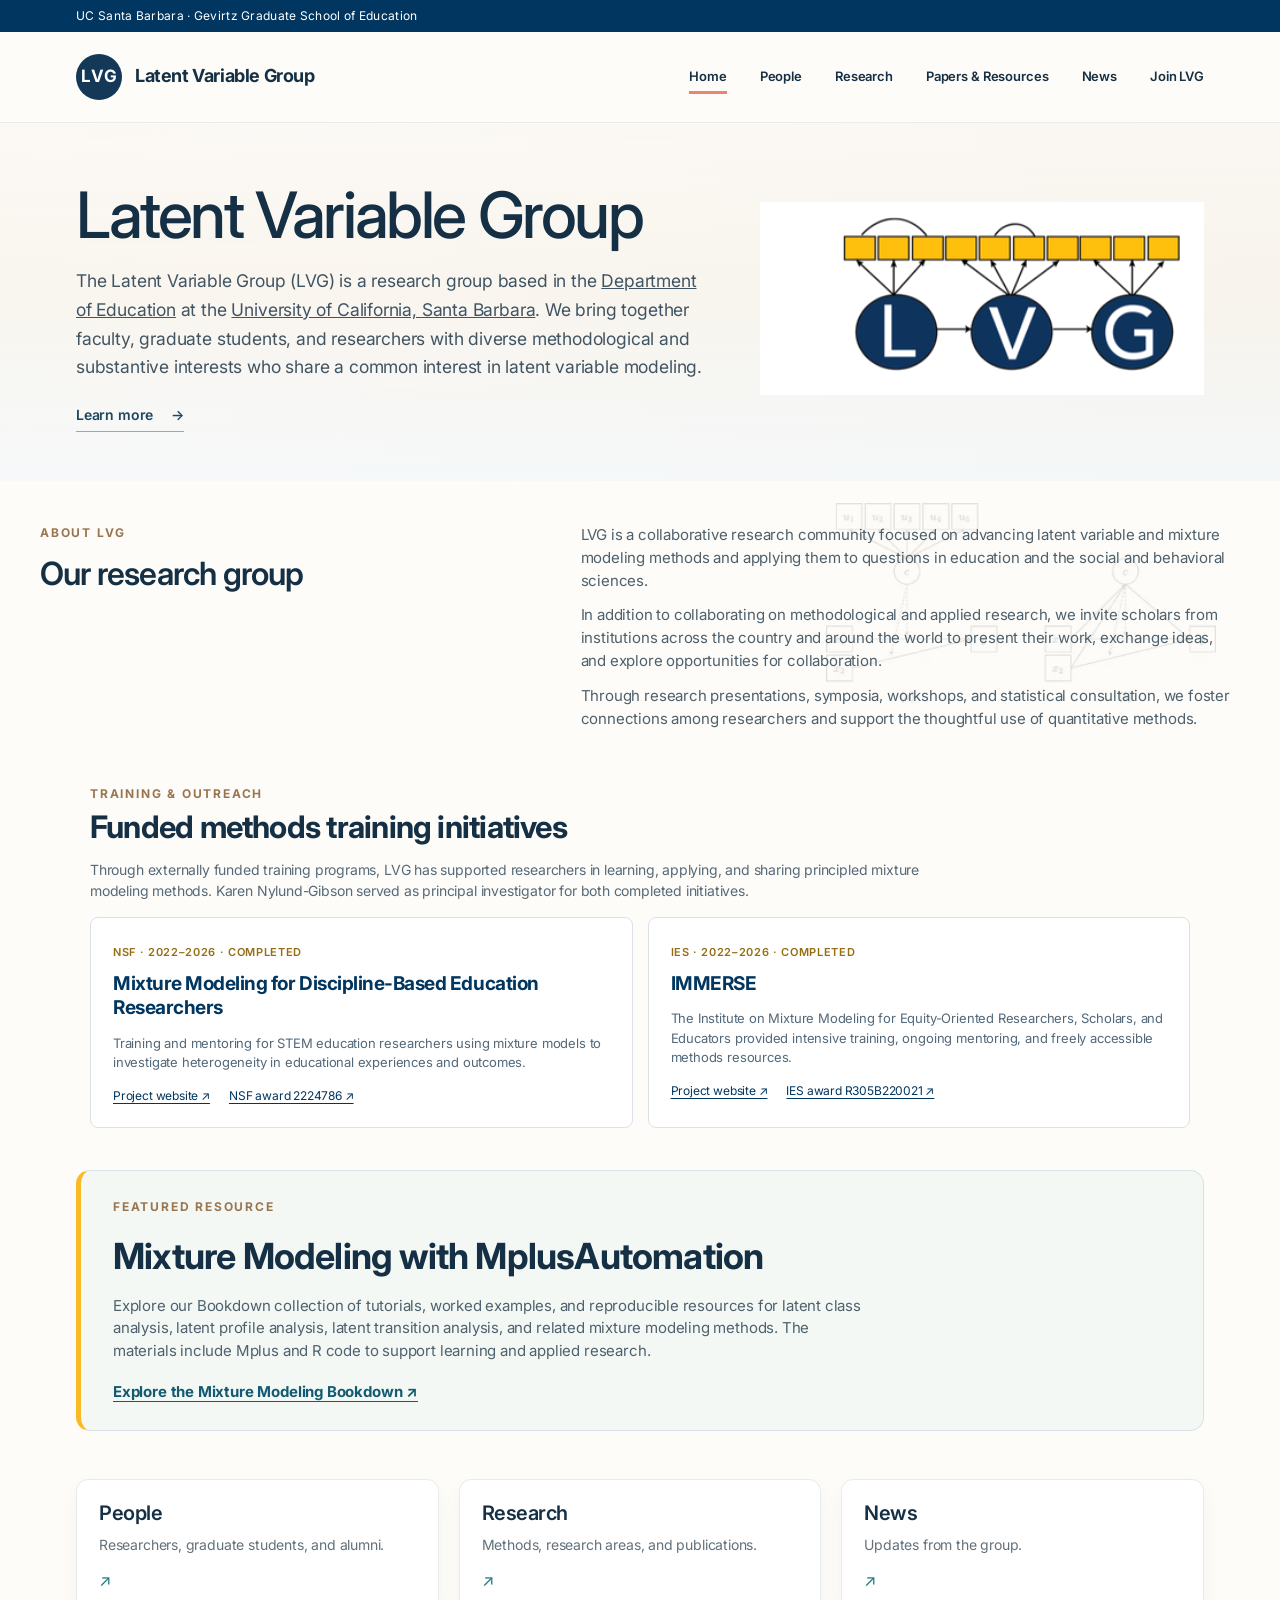
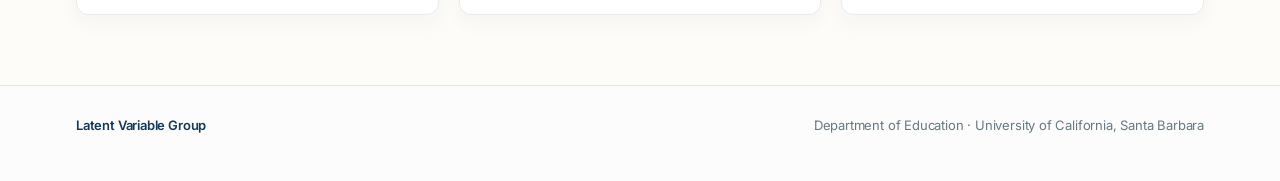
==== index.html @ b5aedc86 "Add Join LVG tab to website navigation" ====
<!doctype html><html lang="en"><head><meta charset="utf-8"><meta name="viewport" content="width=device-width,initial-scale=1"><meta name="description" content="Latent Variable Group, Department of Education, UC Santa Barbara"><title>Latent Variable Group</title><link rel="preconnect" href="https://fonts.googleapis.com"><link rel="preconnect" href="https://fonts.gstatic.com" crossorigin><link href="https://fonts.googleapis.com/css2?family=Inter:wght@400;500;600;700&display=swap" rel="stylesheet"><style>
:root{--navy:#133858;--yellow:#f9bb25;--paper:#fdfcf8;--ink:#152f45;--quiet:#526572;--line:#dde5e8;--mint:#d9f1e7;--coral:#ea846e}
*{box-sizing:border-box}html{scroll-behavior:smooth}body{margin:0;background:var(--paper);color:var(--ink);font:400 16px/1.65 'Inter',Arial,sans-serif}a{color:inherit}.shell{max-width:1200px;margin:auto;padding:0 36px}.skip{position:absolute;left:-1000px}.skip:focus{left:1em;top:1em;background:white;padding:1em;z-index:20}.mast{padding:22px 0;background:var(--paper)}.mast-in{display:flex;align-items:center;justify-content:space-between;gap:20px}.id{display:flex;gap:13px;align-items:center;text-decoration:none;font-weight:700;font-size:18px;letter-spacing:-.4px}.id-icon{display:grid;place-items:center;background:var(--navy);color:white;border-radius:50%;height:46px;width:46px;font-size:17px;letter-spacing:1px}.id small{display:block;font-size:11px;color:var(--quiet);font-weight:500;letter-spacing:.5px}.links{display:flex;gap:33px}.links a{text-decoration:none;font-weight:600;font-size:14px;position:relative}.links a.current:after,.links a:hover:after{content:'';position:absolute;left:0;right:0;height:3px;bottom:-8px;background:var(--coral)}.menu{display:none;background:none;border:1px solid #c5d1d8;padding:8px 12px;border-radius:6px}.hero{position:relative;overflow:hidden;padding:70px 0 110px;background:linear-gradient(114deg,#f8f6ec 0%,#fdfcf8 55%,#f5faf5 100%)}.hero:after{content:'';position:absolute;background:var(--yellow);height:225px;width:225px;border-radius:50%;top:-142px;right:2%;opacity:.85}.hero-grid{display:grid;grid-template-columns:1fr 1.03fr;align-items:center;gap:48px;position:relative;z-index:1}.overline{font-size:11px;letter-spacing:2.5px;text-transform:uppercase;font-weight:700;color:#617981;display:flex;align-items:center;gap:10px}.overline:before{content:'';width:24px;height:3px;background:var(--coral)}h1{font-size:clamp(49px,5.7vw,78px);line-height:1.04;font-weight:600;letter-spacing:-3px;margin:27px 0 24px;max-width:570px}h1 span{display:block;color:#297d7a}.intro{font-size:18px;line-height:1.8;max-width:580px;color:#435966;margin:0 0 25px}.jump{display:inline-flex;align-items:center;gap:18px;text-decoration:none;border-bottom:2px solid var(--coral);padding-bottom:6px;font-size:15px;font-weight:700}.visual{min-height:360px;display:flex;align-items:center;justify-content:center;position:relative}.orb{position:absolute;border-radius:50%;background:#dcefe8;width:430px;height:430px;transform:translate(40px,12px)}.ring{position:absolute;border:1px solid #85b2b6;width:490px;height:490px;transform:translate(20px,0);border-radius:50%;opacity:.6}.visual:after{content:'';position:absolute;width:66px;height:66px;border-radius:50%;background:var(--coral);left:3%;top:3%}.logo-panel{position:relative;background:#fff;box-shadow:0 25px 70px #1440541f;padding:32px 28px;border-radius:18px;transform:rotate(-3deg);width:min(93%,500px);z-index:1}.logo-panel img{display:block;width:100%;height:auto}.panel-label{font-size:11px;color:#637780;letter-spacing:2px;padding-bottom:14px;text-transform:uppercase}.dots{display:flex;gap:7px;margin-top:17px}.dots i{width:8px;height:8px;border-radius:50%;background:#e5ae37}.dots i:nth-child(2){background:#9ed0ba}.dots i:nth-child(3){background:#e7a393}.focus{position:relative;margin-top:-56px;z-index:3}.focus-bar{display:grid;grid-template-columns:1fr 1fr 1fr 1fr;background:var(--navy);color:#fff;border-radius:14px;overflow:hidden;box-shadow:0 13px 34px #132f4930}.focus-bar div{padding:26px 28px;border-right:1px solid #547083}.focus-bar div:last-child{border:0}.focus-bar b{font-size:18px;font-weight:600;display:block}.focus-bar small{font-size:12px;color:#c5dce0}.body-content{padding:88px 0 65px;display:grid;grid-template-columns:1fr 1.35fr;gap:80px}.section-eyebrow{text-transform:uppercase;letter-spacing:2px;font-size:12px;color:#b36b58;font-weight:700;margin:0 0 18px}.body-content h2{font-size:37px;line-height:1.2;letter-spacing:-1px;font-weight:600;margin:0}.copy p{font-size:16px;color:#4e616d;margin:0 0 17px}.copy a{color:#136a78;text-decoration-color:#95b4b3;text-underline-offset:3px}.places{display:grid;grid-template-columns:repeat(3,minmax(0,1fr));gap:20px;padding-bottom:100px}.place{border:1px solid #dee6e5;background:white;padding:27px 24px;border-radius:14px;text-decoration:none;transition:transform .2s,box-shadow .2s}.place:hover{transform:translateY(-5px);box-shadow:0 16px 26px #122f4814}.place .icon{font-size:28px;display:inline-flex;background:#eaf4ee;width:58px;height:58px;border-radius:15px;align-items:center;justify-content:center;color:#246574}.place:nth-child(2) .icon{background:#fff1c9}.place:nth-child(3) .icon{background:#fbe9e4}.place h3{margin:22px 0 6px;font-weight:600;font-size:22px}.place p{font-size:14px;color:#63717b;margin:0 0 18px}.arrow{color:#1b7980;font-size:18px}footer{border-top:1px solid #e0e7e6;padding:30px 0 45px;color:#677982;font-size:13px}.footin{display:flex;justify-content:space-between;gap:20px}footer strong{color:var(--navy);font-weight:600}@media(max-width:880px){.hero-grid,.body-content{grid-template-columns:1fr}.hero{padding:45px 0 95px}.visual{min-height:300px}.orb{width:300px;height:300px}.ring{width:345px;height:345px}.logo-panel{max-width:430px}.body-content{gap:25px}.places{grid-template-columns:1fr 1fr}.focus-bar{grid-template-columns:repeat(2,1fr)}}@media(max-width:590px){.shell{padding:0 22px}.mast{padding:14px 0}.id{font-size:15px}.id-icon{height:40px;width:40px}.menu{display:block}.links{display:none;position:absolute;top:70px;left:0;right:0;z-index:5;background:var(--paper);padding:20px;box-shadow:0 8px 15px #0001;flex-direction:column;gap:15px}.links.open{display:flex}h1{font-size:52px;letter-spacing:-2px}.hero-grid{gap:12px}.visual{min-height:260px}.logo-panel{padding:20px}.visual:after{width:42px;height:42px}.focus-bar{grid-template-columns:1fr 1fr}.focus-bar div{padding:18px 12px}.focus-bar b{font-size:16px}.body-content{padding:65px 0 40px}.places{grid-template-columns:1fr;padding-bottom:55px}.footin{display:block}}
@media(prefers-reduced-motion:reduce){*,*:before,*:after{scroll-behavior:auto!important;transition:none!important}}

/* LVG home: subtle minimal background */
.hero{background:
  linear-gradient(180deg, rgba(251,248,243,.92) 0%, rgba(248,243,235,.90) 48%, rgba(244,248,249,.92) 100%),
  linear-gradient(135deg, #f8f2ea 0%, #fbf8f3 40%, #eff5f6 100%);
  background-position:center;
  background-size:cover;
  padding:92px 0 90px;
  border-top:1px solid #e9ece8;
}
.hero:before{content:'';position:absolute;inset:0;background:linear-gradient(90deg, rgba(255,255,255,.20) 0%, rgba(255,255,255,.02) 100%);pointer-events:none}
.hero:after,.orb,.ring,.logo-panel,.dots,.panel-label,.visual:after{display:none!important}
.hero-grid{grid-template-columns:1.18fr .82fr;gap:72px}
.hero-copy{max-width:660px}
.hero h1{font-size:clamp(44px,5.3vw,68px);line-height:1.08;letter-spacing:-2.4px;font-weight:500;margin:18px 0 20px;max-width:unset}
.hero h1 span{color:inherit;display:inline}
.hero .intro{font-size:17.5px;line-height:1.85;max-width:650px;color:#405462;margin:0 0 28px}
.overline{font-size:11px;letter-spacing:2.4px;text-transform:uppercase;font-weight:700;color:#7b8b91}
.overline:before{width:30px;height:2px;background:#caa352}
.jump{border-bottom:1.5px solid #caa352;padding-bottom:5px;font-size:14px;font-weight:600;color:#1e465f}
.visual{min-height:260px;display:flex;align-items:center;justify-content:center}
.visual img{width:min(100%,460px);max-height:235px;object-fit:contain;filter:contrast(1.04);mix-blend-mode:multiply}
.focus{display:none}
.focus-bar{background:rgba(255,255,255,.72);backdrop-filter: blur(4px);color:var(--ink);border:1px solid #e8ece8;box-shadow:0 14px 30px rgba(17,53,80,.08)}
.focus-bar div{border-right:1px solid #e5ecea;padding:22px 24px}
.focus-bar div:last-child{border-right:0}
.focus-bar b{font-size:16px;font-weight:600;color:#173e59}
.focus-bar small{font-size:12px;color:#6b7b83}
.body-content{padding:82px 0 58px;grid-template-columns:1fr 1.35fr;gap:78px}
.section-eyebrow{letter-spacing:1.8px;color:#9a7650}
.body-content h2{font-size:34px;font-weight:600;letter-spacing:-.8px}
.copy p{font-size:16px;color:#4d606c}
.places{padding-bottom:92px}
.place{border:1px solid #e7eceb;background:#fff;box-shadow:0 8px 20px rgba(20,52,78,.04);padding:24px 22px;border-radius:12px}
.place:hover{transform:translateY(-3px);box-shadow:0 14px 28px rgba(20,52,78,.08)}
.place .icon{display:none}
.place h3{margin:0 0 8px;font-size:20px;font-weight:600}
.place p{margin:0 0 14px}
.arrow{font-size:16px}
footer{background:#fbfcfb}
@media(max-width:880px){.hero{padding:58px 0 94px}.hero-grid{grid-template-columns:1fr;gap:26px}.visual{min-height:160px;justify-content:flex-start}.visual img{width:min(75%,360px);max-height:170px}.body-content{grid-template-columns:1fr;gap:28px}.focus{margin-top:-24px}}
@media(max-width:590px){.hero{padding:42px 0 82px}.hero h1{font-size:42px;letter-spacing:-1.4px}.hero .intro{font-size:16px}.visual{min-height:110px}.visual img{width:min(80%,300px);max-height:120px}.focus-bar{grid-template-columns:1fr 1fr}.focus-bar div{padding:16px 14px}}
.bookdown-feature{padding-bottom:64px}.bookdown-feature-inner{padding:36px 42px;border:1px solid #d8e3e7;border-left:5px solid var(--yellow);border-radius:14px;background:#f4f8f5}.bookdown-feature h2{font-size:clamp(26px,3vw,36px);line-height:1.25;letter-spacing:-.8px;margin:0 0 16px}.bookdown-feature p:not(.section-eyebrow){max-width:760px;color:#4e616d;margin:0 0 19px}.bookdown-link{display:inline-block;font-weight:700;color:#135b72;text-underline-offset:4px}@media(max-width:600px){.bookdown-feature-inner{padding:26px 23px}}
/* Site-wide compact typography: smaller type, tighter rhythm, consistent page density. */
html{font-size:15px}body{font-size:15px;line-height:1.48;letter-spacing:-.012em}p,li{line-height:1.5}h1,h2,h3{line-height:1.16;letter-spacing:-.025em}nav a,.links a{font-size:13px;letter-spacing:-.01em}.simple-page-title{padding-top:45px;padding-bottom:16px}.simple-page-title h1{font-size:clamp(32px,4vw,46px);line-height:1.1}.content-section{padding-top:24px;padding-bottom:52px}.lede{font-size:15px;line-height:1.55;margin-bottom:17px}.news-item{padding:15px 0}.news-item h2{font-size:18px;margin-bottom:5px}.news-item p,.pubs li,.feature-card p{font-size:14px;line-height:1.5}.pubs li{padding:9px 0}.category{font-size:22px;margin:14px 0 13px}.feature-card{padding:21px 24px}.section{padding-top:62px;padding-bottom:54px}.section-top{margin-bottom:26px}.section-top h2{font-size:clamp(27px,3vw,36px)}.person-info{padding:18px}.person h3{font-size:18px;margin-bottom:7px}.person p{font-size:13px;line-height:1.5}.small-note{font-size:12px}.body-content{padding-top:67px;padding-bottom:42px;gap:55px}.body-content h2{font-size:32px}.copy p{font-size:15px;line-height:1.52;margin-bottom:12px}.intro{font-size:16px;line-height:1.58}.hero{padding-top:55px;padding-bottom:86px}.hero h1{font-size:clamp(43px,5vw,68px)}.places{padding-bottom:70px}.place{padding:22px}.bookdown-feature{padding-bottom:48px}.bookdown-feature-inner{padding:27px 32px}.bookdown-highlight{padding:23px 27px;margin-bottom:30px}.bookdown-highlight h2{font-size:23px}.bookdown-highlight p{line-height:1.5}@media(max-width:700px){.content-section{padding-top:20px;padding-bottom:44px}.feature-card{padding:19px}.body-content{padding-top:54px;gap:30px}.bookdown-feature-inner{padding:23px}}

/* Balanced homepage spacing: open but with content visible below the hero. */
.hero{padding-top:43px;padding-bottom:49px}
.hero-grid{gap:46px}
.hero h1{margin:14px 0 18px}
.hero .intro{line-height:1.65;margin-bottom:22px}
.visual{min-height:225px}
.visual img{max-height:215px}
.body-content{padding-top:43px;padding-bottom:39px;gap:52px}
.body-content .section-eyebrow{margin-bottom:13px}
.copy p{margin-bottom:12px}
@media(max-width:880px){.hero{padding:37px 0 45px}.hero-grid{gap:19px}.visual{min-height:145px}.visual img{max-height:150px}.body-content{padding-top:36px;gap:24px}}
@media(max-width:590px){.hero{padding:32px 0 38px}.hero h1{margin:12px 0 15px}.visual{min-height:120px}.visual img{max-height:130px}.body-content{padding-top:32px}}

/* Subtle LCA diagram watermark in the About LVG section. */
.body-content{position:relative;isolation:isolate}
.body-content::before{content:"";position:absolute;z-index:-1;right:24px;top:7px;width:min(37%,390px);height:230px;background:url("lca-model-watermark.webp") center / contain no-repeat;opacity:.13;filter:grayscale(1);pointer-events:none}
.body-content>.copy{position:relative;z-index:1}
@media(max-width:880px){.body-content::before{right:20px;top:12px;width:38%;opacity:.09}}
@media(max-width:590px){.body-content::before{right:14px;top:18px;width:45%;height:125px;opacity:.07}}
.university{background:#003660;color:#fff;font-size:12px;letter-spacing:.025em;padding:7px 0}
.training-block{max-width:1160px;margin:4px auto 42px;padding:0 30px}.training-block-heading{margin-bottom:16px}.training-block-heading .section-eyebrow{margin-bottom:6px}.training-block-heading h2{font-size:clamp(24px,2.5vw,31px);margin:0 0 9px}.training-block-heading>p:last-child{font-size:14px;color:#566a7a;max-width:850px;line-height:1.5}.training-projects{display:grid;grid-template-columns:repeat(2,minmax(0,1fr));gap:15px}.training-project{padding:22px;border:1px solid #dce1e5;border-radius:8px;background:#fff}.training-funder{font-size:11px;letter-spacing:.06em;text-transform:uppercase;font-weight:600;color:#956e13}.training-project h3{font-size:19px;line-height:1.3;color:#003660;margin:9px 0}.training-project p{font-size:13px;color:#536879;line-height:1.5;margin-bottom:14px}.training-links{display:flex;flex-wrap:wrap;gap:10px 19px}.training-links a{font-size:12px;color:#003660;text-decoration:underline;text-underline-offset:3px}@media(max-width:700px){.training-block{padding:0 20px}.training-projects{grid-template-columns:1fr}}</style><!-- Google tag (gtag.js) -->
<script async src="https://www.googletagmanager.com/gtag/js?id=G-KEJH1SLTJ8"></script>
<script>
  window.dataLayer = window.dataLayer || [];
  function gtag(){dataLayer.push(arguments);}
  gtag('js', new Date());
  gtag('config', 'G-KEJH1SLTJ8');
</script>
</head><body><a href="#main" class="skip">Skip to content</a>
<div class="university"><div class="shell">UC Santa Barbara · Gevirtz Graduate School of Education</div></div>
<header class="mast"><div class="shell mast-in"><a class="id" href="index.html"><span class="id-icon">LVG</span><span>Latent Variable Group</span></a><button class="menu" aria-expanded="false" aria-controls="nav">Menu ☰</button><nav class="links" id="nav"><a class="current" href="index.html" aria-current="page">Home</a><a href="people.html">People</a><a href="research.html">Research</a><a href="papers-resources.html">Papers &amp; Resources</a><a href="news.html">News</a><a href="join.html">Join LVG</a></nav></div></header>
<main id="main"><section class="hero"><div class="shell hero-grid"><div class="hero-copy"><h1>Latent Variable Group</h1><p class="intro">The Latent Variable Group (LVG) is a research group based in the <a href="https://education.ucsb.edu/education">Department of Education</a> at the <a href="https://www.ucsb.edu/">University of California, Santa Barbara</a>. We bring together faculty, graduate students, and researchers with diverse methodological and substantive interests who share a common interest in latent variable modeling.</p><a class="jump" href="#about">Learn more <span aria-hidden="true">→</span></a></div><div class="visual"><img alt="Latent Variable Group logo showing latent variables and indicators" src="[data-uri]"></div></div></section>
<section class="shell body-content" id="about"><div><p class="section-eyebrow">About LVG</p><h2>Our research group</h2></div><div class="copy"><p>LVG is a collaborative research community focused on advancing latent variable and mixture modeling methods and applying them to questions in education and the social and behavioral sciences.</p><p>In addition to collaborating on methodological and applied research, we invite scholars from institutions across the country and around the world to present their work, exchange ideas, and explore opportunities for collaboration.</p><p>Through research presentations, symposia, workshops, and statistical consultation, we foster connections among researchers and support the thoughtful use of quantitative methods.</p></div></section>
<section class="training-block" id="training-initiatives"><div class="training-block-heading"><p class="section-eyebrow">Training &amp; outreach</p><h2>Funded methods training initiatives</h2><p>Through externally funded training programs, LVG has supported researchers in learning, applying, and sharing principled mixture modeling methods. Karen Nylund-Gibson served as principal investigator for both completed initiatives.</p></div><div class="training-projects"><article class="training-project"><span class="training-funder">NSF · 2022–2026 · Completed</span><h3>Mixture Modeling for Discipline-Based Education Researchers</h3><p>Training and mentoring for STEM education researchers using mixture models to investigate heterogeneity in educational experiences and outcomes.</p><div class="training-links"><a href="https://mm4dbers.education.ucsb.edu/" target="_blank" rel="noopener noreferrer">Project website ↗</a><a href="https://www.nsf.gov/awardsearch/show-award/?AWD_ID=2224786" target="_blank" rel="noopener noreferrer">NSF award 2224786 ↗</a></div></article><article class="training-project"><span class="training-funder">IES · 2022–2026 · Completed</span><h3>IMMERSE</h3><p>The Institute on Mixture Modeling for Equity-Oriented Researchers, Scholars, and Educators provided intensive training, ongoing mentoring, and freely accessible methods resources.</p><div class="training-links"><a href="https://immerse.education.ucsb.edu/" target="_blank" rel="noopener noreferrer">Project website ↗</a><a href="https://ies.ed.gov/use-work/awards/applied-mixture-modeling-training-workshops-and-resources-education-researchers?ID=5758" target="_blank" rel="noopener noreferrer">IES award R305B220021 ↗</a></div></article></div></section><section class="shell bookdown-feature" aria-labelledby="bookdown-heading"><div class="bookdown-feature-inner"><div><p class="section-eyebrow">Featured resource</p><h2 id="bookdown-heading">Mixture Modeling with MplusAutomation</h2><p>Explore our Bookdown collection of tutorials, worked examples, and reproducible resources for latent class analysis, latent profile analysis, latent transition analysis, and related mixture modeling methods. The materials include Mplus and R code to support learning and applied research.</p><a class="bookdown-link" href="https://mixture-modeling.netlify.app/" target="_blank" rel="noopener noreferrer">Explore the Mixture Modeling Bookdown ↗</a></div></div></section><section class="shell places" aria-label="Website sections"><a class="place" href="people.html"><span class="icon" aria-hidden="true">◎</span><h3>People</h3><p>Researchers, graduate students, and alumni.</p><span class="arrow" aria-hidden="true">↗</span></a><a class="place" href="research.html"><span class="icon" aria-hidden="true">◈</span><h3>Research</h3><p>Methods, research areas, and publications.</p><span class="arrow" aria-hidden="true">↗</span></a><a class="place" href="news.html"><span class="icon" aria-hidden="true">✳</span><h3>News</h3><p>Updates from the group.</p><span class="arrow" aria-hidden="true">↗</span></a></section></main><footer><div class="shell footin"><strong>Latent Variable Group</strong><span>Department of Education · University of California, Santa Barbara</span></div></footer><script>const b=document.querySelector('.menu'),n=document.querySelector('#nav');b.addEventListener('click',()=>{const s=b.getAttribute('aria-expanded')==='true';b.setAttribute('aria-expanded',String(!s));n.classList.toggle('open',!s)});</script></body></html>
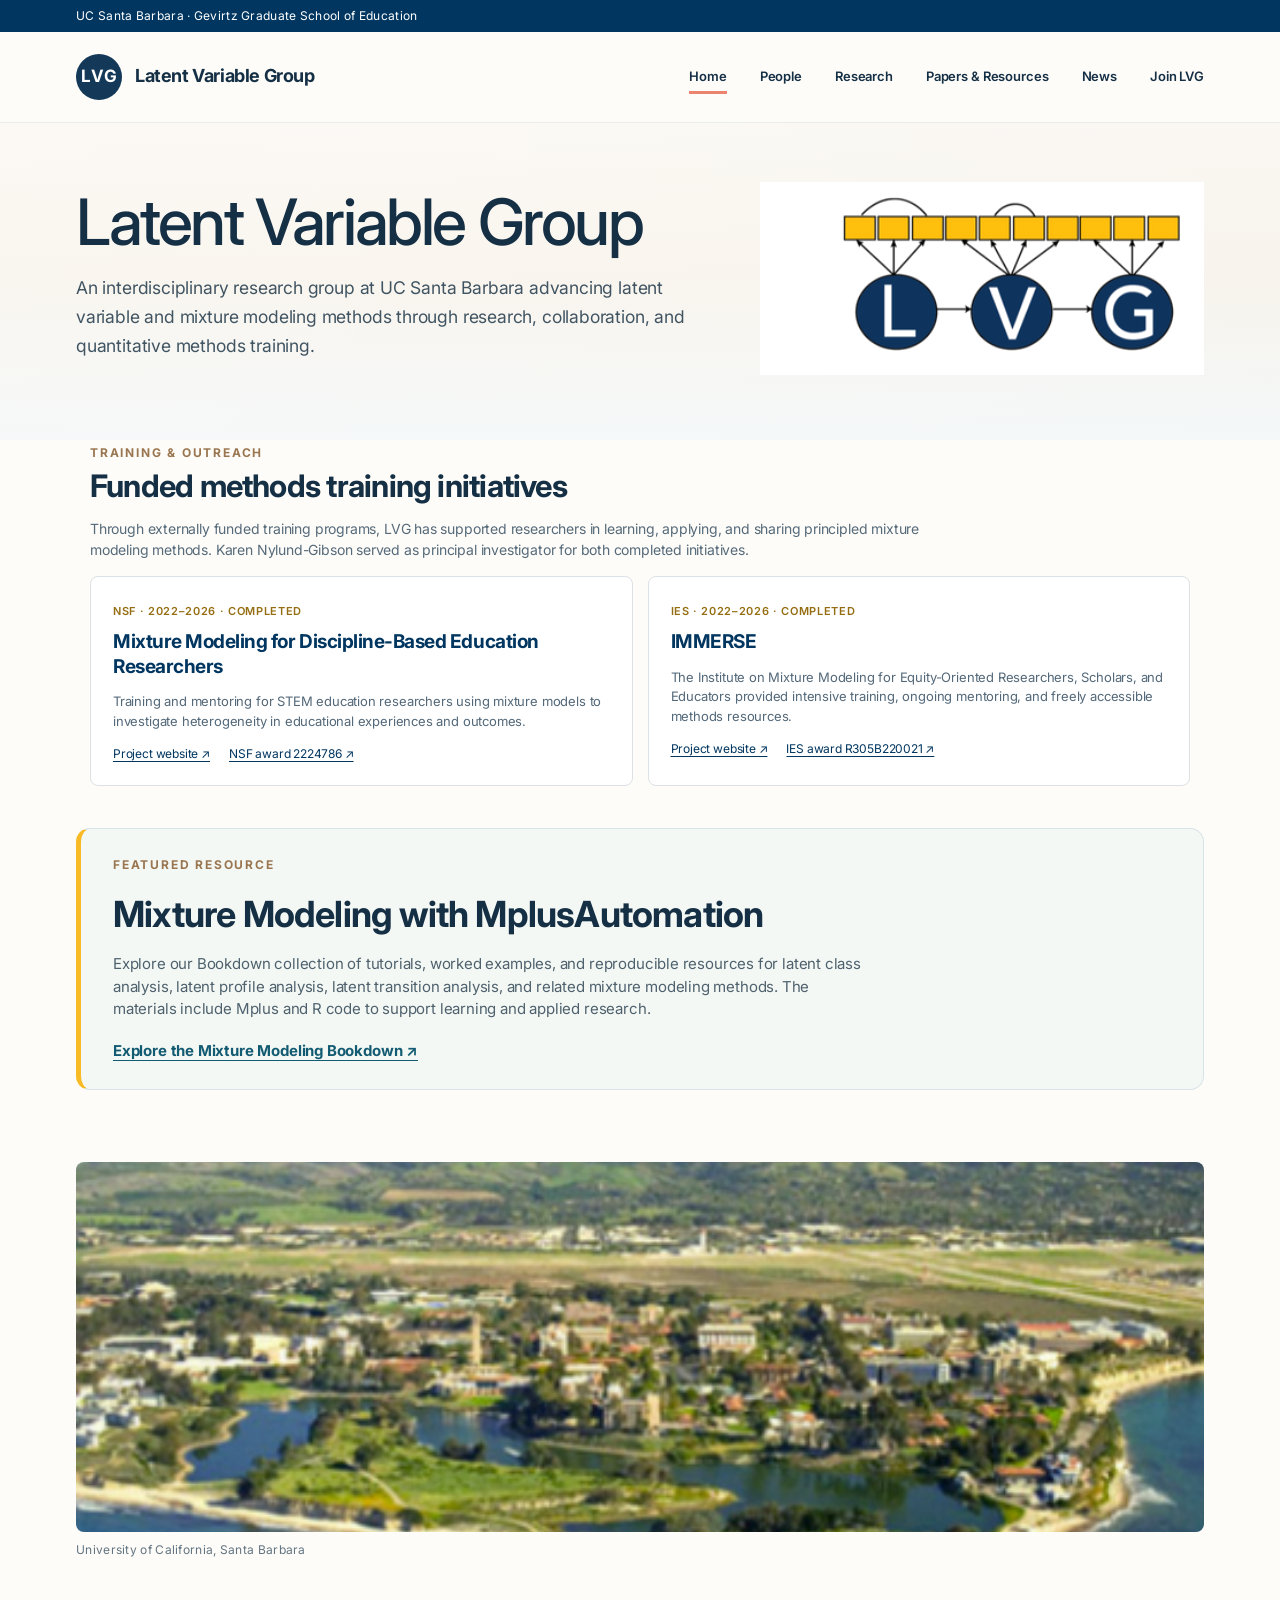
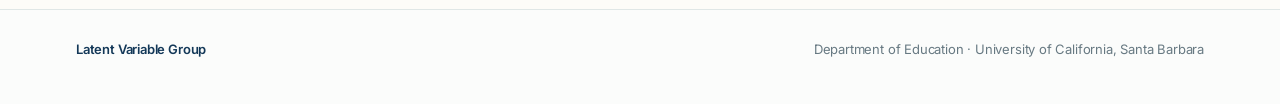
==== commit 36a91f2d: "Simplify homepage introduction and replace bottom cards with UCSB coastal photo" ====
--- a/index.html
+++ b/index.html
@@ -68,7 +68,7 @@
 @media(max-width:880px){.body-content::before{right:20px;top:12px;width:38%;opacity:.09}}
 @media(max-width:590px){.body-content::before{right:14px;top:18px;width:45%;height:125px;opacity:.07}}
 .university{background:#003660;color:#fff;font-size:12px;letter-spacing:.025em;padding:7px 0}
-.training-block{max-width:1160px;margin:4px auto 42px;padding:0 30px}.training-block-heading{margin-bottom:16px}.training-block-heading .section-eyebrow{margin-bottom:6px}.training-block-heading h2{font-size:clamp(24px,2.5vw,31px);margin:0 0 9px}.training-block-heading>p:last-child{font-size:14px;color:#566a7a;max-width:850px;line-height:1.5}.training-projects{display:grid;grid-template-columns:repeat(2,minmax(0,1fr));gap:15px}.training-project{padding:22px;border:1px solid #dce1e5;border-radius:8px;background:#fff}.training-funder{font-size:11px;letter-spacing:.06em;text-transform:uppercase;font-weight:600;color:#956e13}.training-project h3{font-size:19px;line-height:1.3;color:#003660;margin:9px 0}.training-project p{font-size:13px;color:#536879;line-height:1.5;margin-bottom:14px}.training-links{display:flex;flex-wrap:wrap;gap:10px 19px}.training-links a{font-size:12px;color:#003660;text-decoration:underline;text-underline-offset:3px}@media(max-width:700px){.training-block{padding:0 20px}.training-projects{grid-template-columns:1fr}}</style><!-- Google tag (gtag.js) -->
+.training-block{max-width:1160px;margin:4px auto 42px;padding:0 30px}.training-block-heading{margin-bottom:16px}.training-block-heading .section-eyebrow{margin-bottom:6px}.training-block-heading h2{font-size:clamp(24px,2.5vw,31px);margin:0 0 9px}.training-block-heading>p:last-child{font-size:14px;color:#566a7a;max-width:850px;line-height:1.5}.training-projects{display:grid;grid-template-columns:repeat(2,minmax(0,1fr));gap:15px}.training-project{padding:22px;border:1px solid #dce1e5;border-radius:8px;background:#fff}.training-funder{font-size:11px;letter-spacing:.06em;text-transform:uppercase;font-weight:600;color:#956e13}.training-project h3{font-size:19px;line-height:1.3;color:#003660;margin:9px 0}.training-project p{font-size:13px;color:#536879;line-height:1.5;margin-bottom:14px}.training-links{display:flex;flex-wrap:wrap;gap:10px 19px}.training-links a{font-size:12px;color:#003660;text-decoration:underline;text-underline-offset:3px}@media(max-width:700px){.training-block{padding:0 20px}.training-projects{grid-template-columns:1fr}}.campus-photo{margin-top:24px;margin-bottom:50px}.campus-photo img{display:block;width:100%;max-height:370px;object-fit:cover;border-radius:8px}.campus-photo p{margin:9px 0 0;color:#637582;font-size:12px;letter-spacing:.025em}@media(max-width:650px){.campus-photo img{max-height:250px}}\n</style><!-- Google tag (gtag.js) -->
 <script async src="https://www.googletagmanager.com/gtag/js?id=G-KEJH1SLTJ8"></script>
 <script>
   window.dataLayer = window.dataLayer || [];
@@ -79,6 +79,5 @@
 </head><body><a href="#main" class="skip">Skip to content</a>
 <div class="university"><div class="shell">UC Santa Barbara · Gevirtz Graduate School of Education</div></div>
 <header class="mast"><div class="shell mast-in"><a class="id" href="index.html"><span class="id-icon">LVG</span><span>Latent Variable Group</span></a><button class="menu" aria-expanded="false" aria-controls="nav">Menu ☰</button><nav class="links" id="nav"><a class="current" href="index.html" aria-current="page">Home</a><a href="people.html">People</a><a href="research.html">Research</a><a href="papers-resources.html">Papers &amp; Resources</a><a href="news.html">News</a><a href="join.html">Join LVG</a></nav></div></header>
-<main id="main"><section class="hero"><div class="shell hero-grid"><div class="hero-copy"><h1>Latent Variable Group</h1><p class="intro">The Latent Variable Group (LVG) is a research group based in the <a href="https://education.ucsb.edu/education">Department of Education</a> at the <a href="https://www.ucsb.edu/">University of California, Santa Barbara</a>. We bring together faculty, graduate students, and researchers with diverse methodological and substantive interests who share a common interest in latent variable modeling.</p><a class="jump" href="#about">Learn more <span aria-hidden="true">→</span></a></div><div class="visual"><img alt="Latent Variable Group logo showing latent variables and indicators" src="[data-uri]"></div></div></section>
-<section class="shell body-content" id="about"><div><p class="section-eyebrow">About LVG</p><h2>Our research group</h2></div><div class="copy"><p>LVG is a collaborative research community focused on advancing latent variable and mixture modeling methods and applying them to questions in education and the social and behavioral sciences.</p><p>In addition to collaborating on methodological and applied research, we invite scholars from institutions across the country and around the world to present their work, exchange ideas, and explore opportunities for collaboration.</p><p>Through research presentations, symposia, workshops, and statistical consultation, we foster connections among researchers and support the thoughtful use of quantitative methods.</p></div></section>
-<section class="training-block" id="training-initiatives"><div class="training-block-heading"><p class="section-eyebrow">Training &amp; outreach</p><h2>Funded methods training initiatives</h2><p>Through externally funded training programs, LVG has supported researchers in learning, applying, and sharing principled mixture modeling methods. Karen Nylund-Gibson served as principal investigator for both completed initiatives.</p></div><div class="training-projects"><article class="training-project"><span class="training-funder">NSF · 2022–2026 · Completed</span><h3>Mixture Modeling for Discipline-Based Education Researchers</h3><p>Training and mentoring for STEM education researchers using mixture models to investigate heterogeneity in educational experiences and outcomes.</p><div class="training-links"><a href="https://mm4dbers.education.ucsb.edu/" target="_blank" rel="noopener noreferrer">Project website ↗</a><a href="https://www.nsf.gov/awardsearch/show-award/?AWD_ID=2224786" target="_blank" rel="noopener noreferrer">NSF award 2224786 ↗</a></div></article><article class="training-project"><span class="training-funder">IES · 2022–2026 · Completed</span><h3>IMMERSE</h3><p>The Institute on Mixture Modeling for Equity-Oriented Researchers, Scholars, and Educators provided intensive training, ongoing mentoring, and freely accessible methods resources.</p><div class="training-links"><a href="https://immerse.education.ucsb.edu/" target="_blank" rel="noopener noreferrer">Project website ↗</a><a href="https://ies.ed.gov/use-work/awards/applied-mixture-modeling-training-workshops-and-resources-education-researchers?ID=5758" target="_blank" rel="noopener noreferrer">IES award R305B220021 ↗</a></div></article></div></section><section class="shell bookdown-feature" aria-labelledby="bookdown-heading"><div class="bookdown-feature-inner"><div><p class="section-eyebrow">Featured resource</p><h2 id="bookdown-heading">Mixture Modeling with MplusAutomation</h2><p>Explore our Bookdown collection of tutorials, worked examples, and reproducible resources for latent class analysis, latent profile analysis, latent transition analysis, and related mixture modeling methods. The materials include Mplus and R code to support learning and applied research.</p><a class="bookdown-link" href="https://mixture-modeling.netlify.app/" target="_blank" rel="noopener noreferrer">Explore the Mixture Modeling Bookdown ↗</a></div></div></section><section class="shell places" aria-label="Website sections"><a class="place" href="people.html"><span class="icon" aria-hidden="true">◎</span><h3>People</h3><p>Researchers, graduate students, and alumni.</p><span class="arrow" aria-hidden="true">↗</span></a><a class="place" href="research.html"><span class="icon" aria-hidden="true">◈</span><h3>Research</h3><p>Methods, research areas, and publications.</p><span class="arrow" aria-hidden="true">↗</span></a><a class="place" href="news.html"><span class="icon" aria-hidden="true">✳</span><h3>News</h3><p>Updates from the group.</p><span class="arrow" aria-hidden="true">↗</span></a></section></main><footer><div class="shell footin"><strong>Latent Variable Group</strong><span>Department of Education · University of California, Santa Barbara</span></div></footer><script>const b=document.querySelector('.menu'),n=document.querySelector('#nav');b.addEventListener('click',()=>{const s=b.getAttribute('aria-expanded')==='true';b.setAttribute('aria-expanded',String(!s));n.classList.toggle('open',!s)});</script></body></html>+<main id="main"><section class="hero"><div class="shell hero-grid"><div class="hero-copy"><h1>Latent Variable Group</h1><p class="intro">An interdisciplinary research group at UC Santa Barbara advancing latent variable and mixture modeling methods through research, collaboration, and quantitative methods training.</p></div><div class="visual"><img alt="Latent Variable Group logo showing latent variables and indicators" src="[data-uri]"></div></div></section>
+<section class="training-block" id="training-initiatives"><div class="training-block-heading"><p class="section-eyebrow">Training &amp; outreach</p><h2>Funded methods training initiatives</h2><p>Through externally funded training programs, LVG has supported researchers in learning, applying, and sharing principled mixture modeling methods. Karen Nylund-Gibson served as principal investigator for both completed initiatives.</p></div><div class="training-projects"><article class="training-project"><span class="training-funder">NSF · 2022–2026 · Completed</span><h3>Mixture Modeling for Discipline-Based Education Researchers</h3><p>Training and mentoring for STEM education researchers using mixture models to investigate heterogeneity in educational experiences and outcomes.</p><div class="training-links"><a href="https://mm4dbers.education.ucsb.edu/" target="_blank" rel="noopener noreferrer">Project website ↗</a><a href="https://www.nsf.gov/awardsearch/show-award/?AWD_ID=2224786" target="_blank" rel="noopener noreferrer">NSF award 2224786 ↗</a></div></article><article class="training-project"><span class="training-funder">IES · 2022–2026 · Completed</span><h3>IMMERSE</h3><p>The Institute on Mixture Modeling for Equity-Oriented Researchers, Scholars, and Educators provided intensive training, ongoing mentoring, and freely accessible methods resources.</p><div class="training-links"><a href="https://immerse.education.ucsb.edu/" target="_blank" rel="noopener noreferrer">Project website ↗</a><a href="https://ies.ed.gov/use-work/awards/applied-mixture-modeling-training-workshops-and-resources-education-researchers?ID=5758" target="_blank" rel="noopener noreferrer">IES award R305B220021 ↗</a></div></article></div></section><section class="shell bookdown-feature" aria-labelledby="bookdown-heading"><div class="bookdown-feature-inner"><div><p class="section-eyebrow">Featured resource</p><h2 id="bookdown-heading">Mixture Modeling with MplusAutomation</h2><p>Explore our Bookdown collection of tutorials, worked examples, and reproducible resources for latent class analysis, latent profile analysis, latent transition analysis, and related mixture modeling methods. The materials include Mplus and R code to support learning and applied research.</p><a class="bookdown-link" href="https://mixture-modeling.netlify.app/" target="_blank" rel="noopener noreferrer">Explore the Mixture Modeling Bookdown ↗</a></div></div></section><section class="shell campus-photo" aria-label="UC Santa Barbara coastal landscape"><img src="beach.jpg" alt="Coastal landscape at UC Santa Barbara" loading="lazy"><p>University of California, Santa Barbara</p></section></main><footer><div class="shell footin"><strong>Latent Variable Group</strong><span>Department of Education · University of California, Santa Barbara</span></div></footer><script>const b=document.querySelector('.menu'),n=document.querySelector('#nav');b.addEventListener('click',()=>{const s=b.getAttribute('aria-expanded')==='true';b.setAttribute('aria-expanded',String(!s));n.classList.toggle('open',!s)});</script></body></html>
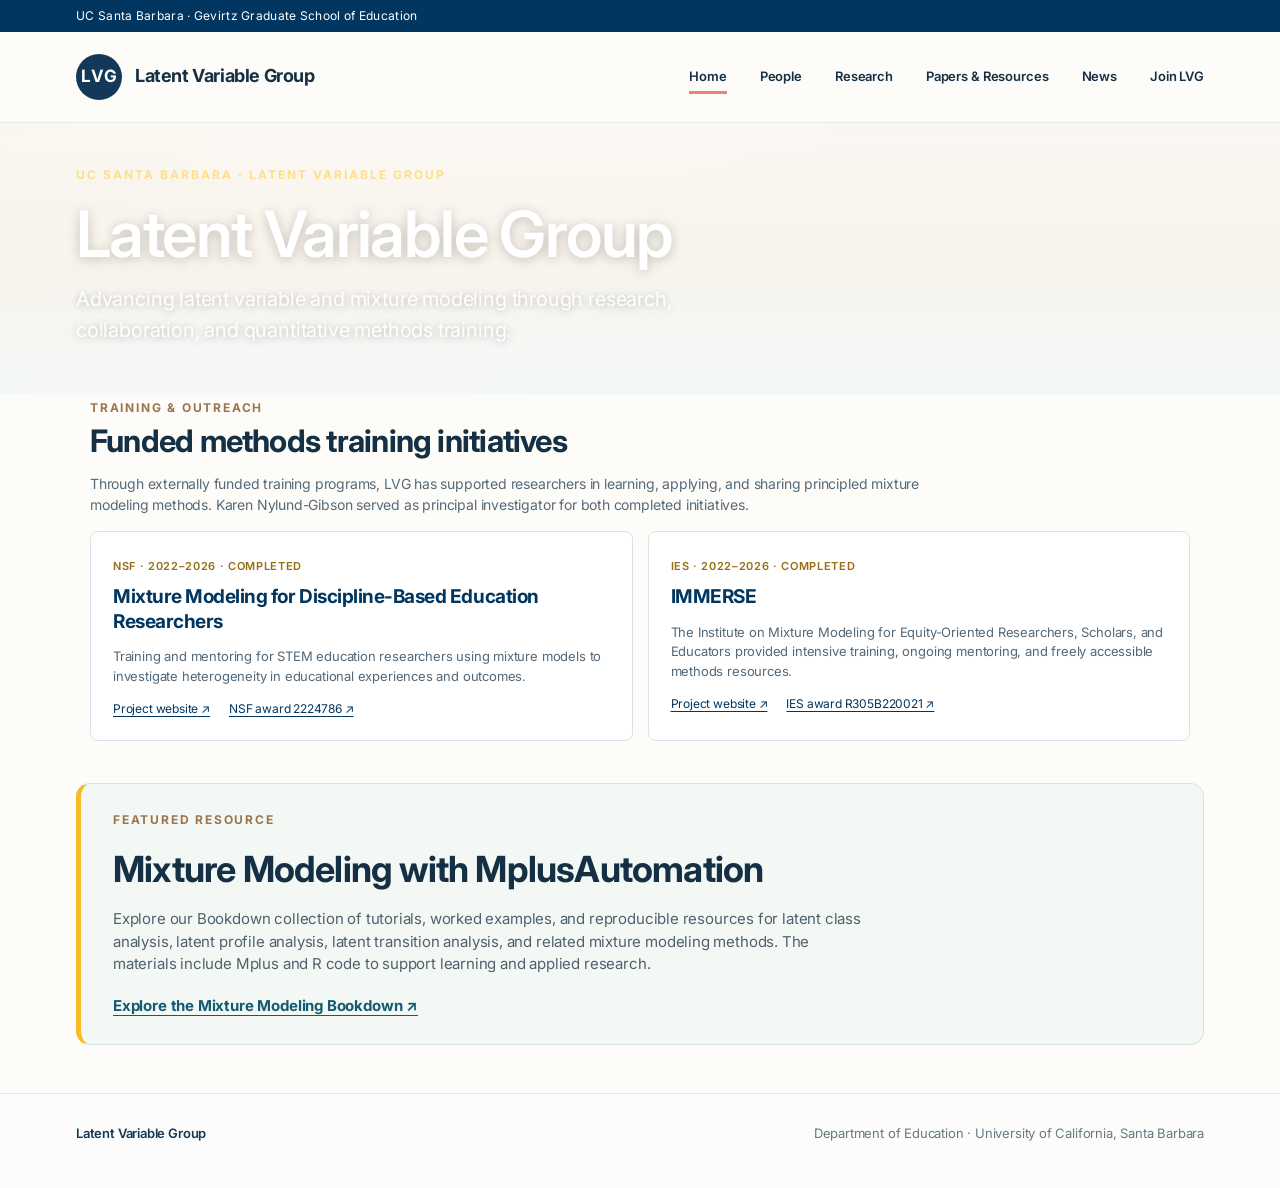
==== commit 66fda3fd: "Use high-resolution UCSB Storke Tower photo as full-width homepage hero" ====
--- a/index.html
+++ b/index.html
@@ -68,7 +68,12 @@
 @media(max-width:880px){.body-content::before{right:20px;top:12px;width:38%;opacity:.09}}
 @media(max-width:590px){.body-content::before{right:14px;top:18px;width:45%;height:125px;opacity:.07}}
 .university{background:#003660;color:#fff;font-size:12px;letter-spacing:.025em;padding:7px 0}
-.training-block{max-width:1160px;margin:4px auto 42px;padding:0 30px}.training-block-heading{margin-bottom:16px}.training-block-heading .section-eyebrow{margin-bottom:6px}.training-block-heading h2{font-size:clamp(24px,2.5vw,31px);margin:0 0 9px}.training-block-heading>p:last-child{font-size:14px;color:#566a7a;max-width:850px;line-height:1.5}.training-projects{display:grid;grid-template-columns:repeat(2,minmax(0,1fr));gap:15px}.training-project{padding:22px;border:1px solid #dce1e5;border-radius:8px;background:#fff}.training-funder{font-size:11px;letter-spacing:.06em;text-transform:uppercase;font-weight:600;color:#956e13}.training-project h3{font-size:19px;line-height:1.3;color:#003660;margin:9px 0}.training-project p{font-size:13px;color:#536879;line-height:1.5;margin-bottom:14px}.training-links{display:flex;flex-wrap:wrap;gap:10px 19px}.training-links a{font-size:12px;color:#003660;text-decoration:underline;text-underline-offset:3px}@media(max-width:700px){.training-block{padding:0 20px}.training-projects{grid-template-columns:1fr}}.campus-photo{margin-top:24px;margin-bottom:50px}.campus-photo img{display:block;width:100%;max-height:370px;object-fit:cover;border-radius:8px}.campus-photo p{margin:9px 0 0;color:#637582;font-size:12px;letter-spacing:.025em}@media(max-width:650px){.campus-photo img{max-height:250px}}\n</style><!-- Google tag (gtag.js) -->
+.training-block{max-width:1160px;margin:4px auto 42px;padding:0 30px}.training-block-heading{margin-bottom:16px}.training-block-heading .section-eyebrow{margin-bottom:6px}.training-block-heading h2{font-size:clamp(24px,2.5vw,31px);margin:0 0 9px}.training-block-heading>p:last-child{font-size:14px;color:#566a7a;max-width:850px;line-height:1.5}.training-projects{display:grid;grid-template-columns:repeat(2,minmax(0,1fr));gap:15px}.training-project{padding:22px;border:1px solid #dce1e5;border-radius:8px;background:#fff}.training-funder{font-size:11px;letter-spacing:.06em;text-transform:uppercase;font-weight:600;color:#956e13}.training-project h3{font-size:19px;line-height:1.3;color:#003660;margin:9px 0}.training-project p{font-size:13px;color:#536879;line-height:1.5;margin-bottom:14px}.training-links{display:flex;flex-wrap:wrap;gap:10px 19px}.training-links a{font-size:12px;color:#003660;text-decoration:underline;text-underline-offset:3px}@media(max-width:700px){.training-block{padding:0 20px}.training-projects{grid-template-columns:1fr}}.campus-photo{margin-top:24px;margin-bottom:50px}.campus-photo img{display:block;width:100%;max-height:370px;object-fit:cover;border-radius:8px}.campus-photo p{margin:9px 0 0;color:#637582;font-size:12px;letter-spacing:.025em}@media(max-width:650px){.campus-photo img{max-height:250px}}\n
+/* Full-width UCSB campus hero */
+.hero{min-height:460px;padding:70px 0 62px!important;border:0!important;display:flex;align-items:flex-end;background:linear-gradient(90deg,rgba(6,32,56,.78),rgba(6,32,56,.28) 75%),url('images/perko-storke-tower-5.jpg') center 46%/cover no-repeat!important}
+.hero:before,.hero:after{display:none!important}.hero-grid{display:block!important;width:100%;max-width:1200px;gap:0!important}.hero-copy{max-width:760px;padding:0}.hero-kicker{font-size:12px;letter-spacing:2px;color:#ffdf8a;font-weight:700;margin:0 0 15px}.hero h1{color:#fff!important;font-size:clamp(40px,5vw,66px)!important;font-weight:600!important;letter-spacing:-1.6px!important;margin:0 0 16px!important;text-shadow:0 2px 12px rgba(0,0,0,.22)}.hero .intro{color:#fff!important;font-size:clamp(16px,1.8vw,20px)!important;line-height:1.55!important;max-width:670px!important;margin:0!important;text-shadow:0 1px 8px rgba(0,0,0,.28)}
+@media(max-width:590px){.hero{min-height:410px;padding:48px 0!important;background-position:58% 46%!important}.hero h1{font-size:42px!important}.hero .intro{font-size:16px!important}.hero-kicker{font-size:10px}}
+</style><!-- Google tag (gtag.js) -->
 <script async src="https://www.googletagmanager.com/gtag/js?id=G-KEJH1SLTJ8"></script>
 <script>
   window.dataLayer = window.dataLayer || [];
@@ -79,5 +84,5 @@
 </head><body><a href="#main" class="skip">Skip to content</a>
 <div class="university"><div class="shell">UC Santa Barbara · Gevirtz Graduate School of Education</div></div>
 <header class="mast"><div class="shell mast-in"><a class="id" href="index.html"><span class="id-icon">LVG</span><span>Latent Variable Group</span></a><button class="menu" aria-expanded="false" aria-controls="nav">Menu ☰</button><nav class="links" id="nav"><a class="current" href="index.html" aria-current="page">Home</a><a href="people.html">People</a><a href="research.html">Research</a><a href="papers-resources.html">Papers &amp; Resources</a><a href="news.html">News</a><a href="join.html">Join LVG</a></nav></div></header>
-<main id="main"><section class="hero"><div class="shell hero-grid"><div class="hero-copy"><h1>Latent Variable Group</h1><p class="intro">An interdisciplinary research group at UC Santa Barbara advancing latent variable and mixture modeling methods through research, collaboration, and quantitative methods training.</p></div><div class="visual"><img alt="Latent Variable Group logo showing latent variables and indicators" src="[data-uri]"></div></div></section>
-<section class="training-block" id="training-initiatives"><div class="training-block-heading"><p class="section-eyebrow">Training &amp; outreach</p><h2>Funded methods training initiatives</h2><p>Through externally funded training programs, LVG has supported researchers in learning, applying, and sharing principled mixture modeling methods. Karen Nylund-Gibson served as principal investigator for both completed initiatives.</p></div><div class="training-projects"><article class="training-project"><span class="training-funder">NSF · 2022–2026 · Completed</span><h3>Mixture Modeling for Discipline-Based Education Researchers</h3><p>Training and mentoring for STEM education researchers using mixture models to investigate heterogeneity in educational experiences and outcomes.</p><div class="training-links"><a href="https://mm4dbers.education.ucsb.edu/" target="_blank" rel="noopener noreferrer">Project website ↗</a><a href="https://www.nsf.gov/awardsearch/show-award/?AWD_ID=2224786" target="_blank" rel="noopener noreferrer">NSF award 2224786 ↗</a></div></article><article class="training-project"><span class="training-funder">IES · 2022–2026 · Completed</span><h3>IMMERSE</h3><p>The Institute on Mixture Modeling for Equity-Oriented Researchers, Scholars, and Educators provided intensive training, ongoing mentoring, and freely accessible methods resources.</p><div class="training-links"><a href="https://immerse.education.ucsb.edu/" target="_blank" rel="noopener noreferrer">Project website ↗</a><a href="https://ies.ed.gov/use-work/awards/applied-mixture-modeling-training-workshops-and-resources-education-researchers?ID=5758" target="_blank" rel="noopener noreferrer">IES award R305B220021 ↗</a></div></article></div></section><section class="shell bookdown-feature" aria-labelledby="bookdown-heading"><div class="bookdown-feature-inner"><div><p class="section-eyebrow">Featured resource</p><h2 id="bookdown-heading">Mixture Modeling with MplusAutomation</h2><p>Explore our Bookdown collection of tutorials, worked examples, and reproducible resources for latent class analysis, latent profile analysis, latent transition analysis, and related mixture modeling methods. The materials include Mplus and R code to support learning and applied research.</p><a class="bookdown-link" href="https://mixture-modeling.netlify.app/" target="_blank" rel="noopener noreferrer">Explore the Mixture Modeling Bookdown ↗</a></div></div></section><section class="shell campus-photo" aria-label="UC Santa Barbara coastal landscape"><img src="beach.jpg" alt="Coastal landscape at UC Santa Barbara" loading="lazy"><p>University of California, Santa Barbara</p></section></main><footer><div class="shell footin"><strong>Latent Variable Group</strong><span>Department of Education · University of California, Santa Barbara</span></div></footer><script>const b=document.querySelector('.menu'),n=document.querySelector('#nav');b.addEventListener('click',()=>{const s=b.getAttribute('aria-expanded')==='true';b.setAttribute('aria-expanded',String(!s));n.classList.toggle('open',!s)});</script></body></html>+<main id="main"><section class="hero"><div class="shell hero-grid"><div class="hero-copy"><p class="hero-kicker">UC SANTA BARBARA · LATENT VARIABLE GROUP</p><h1>Latent Variable Group</h1><p class="intro">Advancing latent variable and mixture modeling through research, collaboration, and quantitative methods training.</p></div></div></section>
+<section class="training-block" id="training-initiatives"><div class="training-block-heading"><p class="section-eyebrow">Training &amp; outreach</p><h2>Funded methods training initiatives</h2><p>Through externally funded training programs, LVG has supported researchers in learning, applying, and sharing principled mixture modeling methods. Karen Nylund-Gibson served as principal investigator for both completed initiatives.</p></div><div class="training-projects"><article class="training-project"><span class="training-funder">NSF · 2022–2026 · Completed</span><h3>Mixture Modeling for Discipline-Based Education Researchers</h3><p>Training and mentoring for STEM education researchers using mixture models to investigate heterogeneity in educational experiences and outcomes.</p><div class="training-links"><a href="https://mm4dbers.education.ucsb.edu/" target="_blank" rel="noopener noreferrer">Project website ↗</a><a href="https://www.nsf.gov/awardsearch/show-award/?AWD_ID=2224786" target="_blank" rel="noopener noreferrer">NSF award 2224786 ↗</a></div></article><article class="training-project"><span class="training-funder">IES · 2022–2026 · Completed</span><h3>IMMERSE</h3><p>The Institute on Mixture Modeling for Equity-Oriented Researchers, Scholars, and Educators provided intensive training, ongoing mentoring, and freely accessible methods resources.</p><div class="training-links"><a href="https://immerse.education.ucsb.edu/" target="_blank" rel="noopener noreferrer">Project website ↗</a><a href="https://ies.ed.gov/use-work/awards/applied-mixture-modeling-training-workshops-and-resources-education-researchers?ID=5758" target="_blank" rel="noopener noreferrer">IES award R305B220021 ↗</a></div></article></div></section><section class="shell bookdown-feature" aria-labelledby="bookdown-heading"><div class="bookdown-feature-inner"><div><p class="section-eyebrow">Featured resource</p><h2 id="bookdown-heading">Mixture Modeling with MplusAutomation</h2><p>Explore our Bookdown collection of tutorials, worked examples, and reproducible resources for latent class analysis, latent profile analysis, latent transition analysis, and related mixture modeling methods. The materials include Mplus and R code to support learning and applied research.</p><a class="bookdown-link" href="https://mixture-modeling.netlify.app/" target="_blank" rel="noopener noreferrer">Explore the Mixture Modeling Bookdown ↗</a></div></div></section></main><footer><div class="shell footin"><strong>Latent Variable Group</strong><span>Department of Education · University of California, Santa Barbara</span></div></footer><script>const b=document.querySelector('.menu'),n=document.querySelector('#nav');b.addEventListener('click',()=>{const s=b.getAttribute('aria-expanded')==='true';b.setAttribute('aria-expanded',String(!s));n.classList.toggle('open',!s)});</script></body></html>
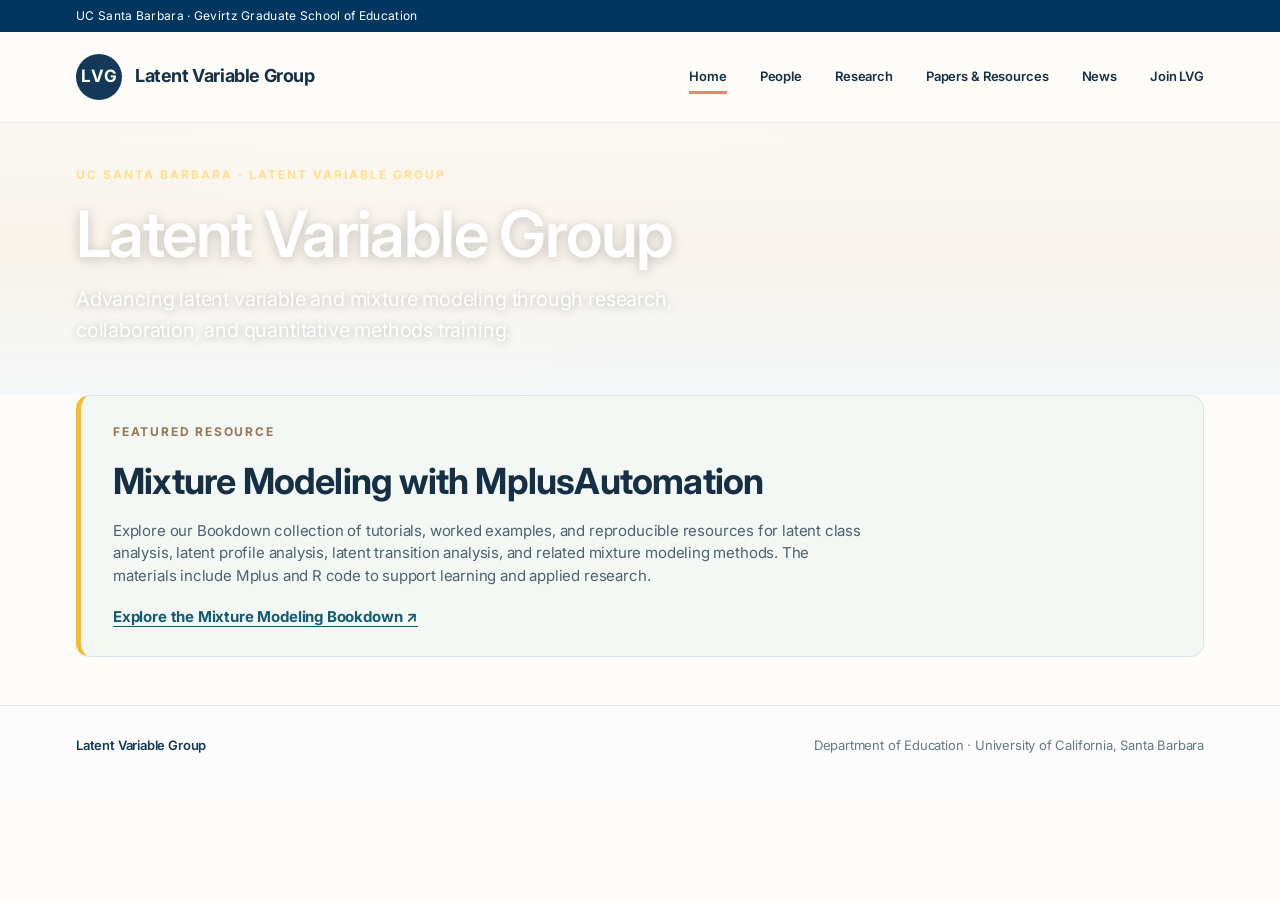
==== commit 3ff29284: "Remove NSF and IES training initiatives from homepage" ====
--- a/index.html
+++ b/index.html
@@ -85,4 +85,4 @@
 <div class="university"><div class="shell">UC Santa Barbara · Gevirtz Graduate School of Education</div></div>
 <header class="mast"><div class="shell mast-in"><a class="id" href="index.html"><span class="id-icon">LVG</span><span>Latent Variable Group</span></a><button class="menu" aria-expanded="false" aria-controls="nav">Menu ☰</button><nav class="links" id="nav"><a class="current" href="index.html" aria-current="page">Home</a><a href="people.html">People</a><a href="research.html">Research</a><a href="papers-resources.html">Papers &amp; Resources</a><a href="news.html">News</a><a href="join.html">Join LVG</a></nav></div></header>
 <main id="main"><section class="hero"><div class="shell hero-grid"><div class="hero-copy"><p class="hero-kicker">UC SANTA BARBARA · LATENT VARIABLE GROUP</p><h1>Latent Variable Group</h1><p class="intro">Advancing latent variable and mixture modeling through research, collaboration, and quantitative methods training.</p></div></div></section>
-<section class="training-block" id="training-initiatives"><div class="training-block-heading"><p class="section-eyebrow">Training &amp; outreach</p><h2>Funded methods training initiatives</h2><p>Through externally funded training programs, LVG has supported researchers in learning, applying, and sharing principled mixture modeling methods. Karen Nylund-Gibson served as principal investigator for both completed initiatives.</p></div><div class="training-projects"><article class="training-project"><span class="training-funder">NSF · 2022–2026 · Completed</span><h3>Mixture Modeling for Discipline-Based Education Researchers</h3><p>Training and mentoring for STEM education researchers using mixture models to investigate heterogeneity in educational experiences and outcomes.</p><div class="training-links"><a href="https://mm4dbers.education.ucsb.edu/" target="_blank" rel="noopener noreferrer">Project website ↗</a><a href="https://www.nsf.gov/awardsearch/show-award/?AWD_ID=2224786" target="_blank" rel="noopener noreferrer">NSF award 2224786 ↗</a></div></article><article class="training-project"><span class="training-funder">IES · 2022–2026 · Completed</span><h3>IMMERSE</h3><p>The Institute on Mixture Modeling for Equity-Oriented Researchers, Scholars, and Educators provided intensive training, ongoing mentoring, and freely accessible methods resources.</p><div class="training-links"><a href="https://immerse.education.ucsb.edu/" target="_blank" rel="noopener noreferrer">Project website ↗</a><a href="https://ies.ed.gov/use-work/awards/applied-mixture-modeling-training-workshops-and-resources-education-researchers?ID=5758" target="_blank" rel="noopener noreferrer">IES award R305B220021 ↗</a></div></article></div></section><section class="shell bookdown-feature" aria-labelledby="bookdown-heading"><div class="bookdown-feature-inner"><div><p class="section-eyebrow">Featured resource</p><h2 id="bookdown-heading">Mixture Modeling with MplusAutomation</h2><p>Explore our Bookdown collection of tutorials, worked examples, and reproducible resources for latent class analysis, latent profile analysis, latent transition analysis, and related mixture modeling methods. The materials include Mplus and R code to support learning and applied research.</p><a class="bookdown-link" href="https://mixture-modeling.netlify.app/" target="_blank" rel="noopener noreferrer">Explore the Mixture Modeling Bookdown ↗</a></div></div></section></main><footer><div class="shell footin"><strong>Latent Variable Group</strong><span>Department of Education · University of California, Santa Barbara</span></div></footer><script>const b=document.querySelector('.menu'),n=document.querySelector('#nav');b.addEventListener('click',()=>{const s=b.getAttribute('aria-expanded')==='true';b.setAttribute('aria-expanded',String(!s));n.classList.toggle('open',!s)});</script></body></html>+<section class="shell bookdown-feature" aria-labelledby="bookdown-heading"><div class="bookdown-feature-inner"><div><p class="section-eyebrow">Featured resource</p><h2 id="bookdown-heading">Mixture Modeling with MplusAutomation</h2><p>Explore our Bookdown collection of tutorials, worked examples, and reproducible resources for latent class analysis, latent profile analysis, latent transition analysis, and related mixture modeling methods. The materials include Mplus and R code to support learning and applied research.</p><a class="bookdown-link" href="https://mixture-modeling.netlify.app/" target="_blank" rel="noopener noreferrer">Explore the Mixture Modeling Bookdown ↗</a></div></div></section></main><footer><div class="shell footin"><strong>Latent Variable Group</strong><span>Department of Education · University of California, Santa Barbara</span></div></footer><script>const b=document.querySelector('.menu'),n=document.querySelector('#nav');b.addEventListener('click',()=>{const s=b.getAttribute('aria-expanded')==='true';b.setAttribute('aria-expanded',String(!s));n.classList.toggle('open',!s)});</script></body></html>
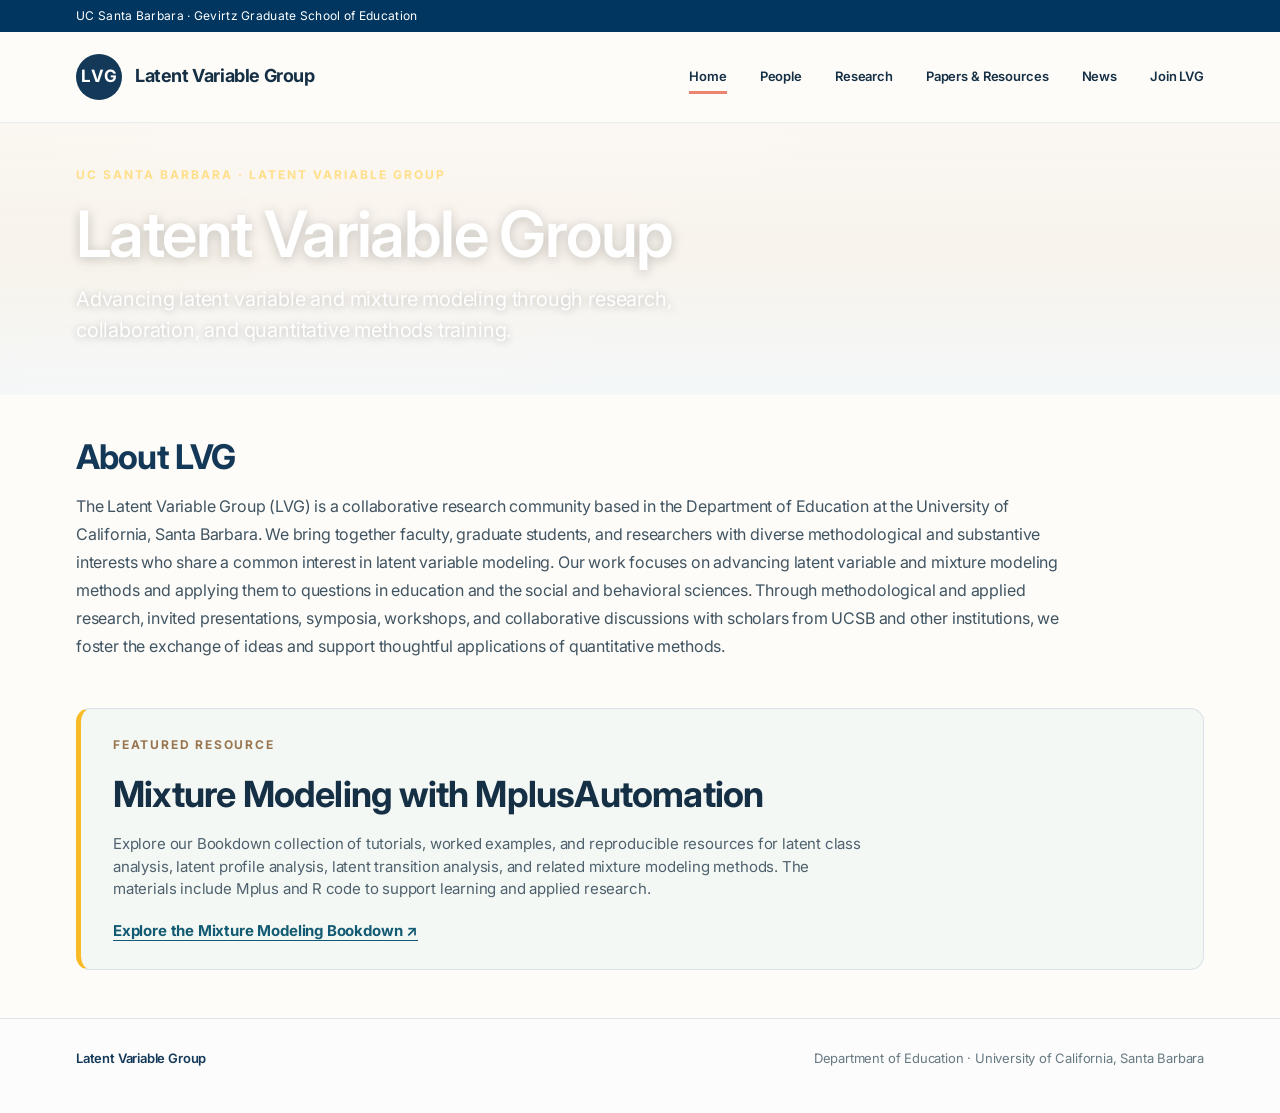
==== commit c6ab835a: "Fix campus banner CSS and restore single About LVG paragraph" ====
--- a/index.html
+++ b/index.html
@@ -73,6 +73,7 @@
 .hero{min-height:460px;padding:70px 0 62px!important;border:0!important;display:flex;align-items:flex-end;background:linear-gradient(90deg,rgba(6,32,56,.78),rgba(6,32,56,.28) 75%),url('images/perko-storke-tower-5.jpg') center 46%/cover no-repeat!important}
 .hero:before,.hero:after{display:none!important}.hero-grid{display:block!important;width:100%;max-width:1200px;gap:0!important}.hero-copy{max-width:760px;padding:0}.hero-kicker{font-size:12px;letter-spacing:2px;color:#ffdf8a;font-weight:700;margin:0 0 15px}.hero h1{color:#fff!important;font-size:clamp(40px,5vw,66px)!important;font-weight:600!important;letter-spacing:-1.6px!important;margin:0 0 16px!important;text-shadow:0 2px 12px rgba(0,0,0,.22)}.hero .intro{color:#fff!important;font-size:clamp(16px,1.8vw,20px)!important;line-height:1.55!important;max-width:670px!important;margin:0!important;text-shadow:0 1px 8px rgba(0,0,0,.28)}
 @media(max-width:590px){.hero{min-height:410px;padding:48px 0!important;background-position:58% 46%!important}.hero h1{font-size:42px!important}.hero .intro{font-size:16px!important}.hero-kicker{font-size:10px}}
+.home-about{padding-top:42px;padding-bottom:40px;max-width:1200px}.home-about h2{font-size:clamp(25px,3vw,34px);margin:0 0 16px;color:var(--navy)}.home-about p{font-size:16px;line-height:1.75;color:#405462;max-width:1000px;margin:0}.bookdown-feature{padding-top:8px}@media(max-width:590px){.home-about{padding-top:30px;padding-bottom:28px}.home-about p{font-size:15px}}
 </style><!-- Google tag (gtag.js) -->
 <script async src="https://www.googletagmanager.com/gtag/js?id=G-KEJH1SLTJ8"></script>
 <script>
@@ -85,4 +86,5 @@
 <div class="university"><div class="shell">UC Santa Barbara · Gevirtz Graduate School of Education</div></div>
 <header class="mast"><div class="shell mast-in"><a class="id" href="index.html"><span class="id-icon">LVG</span><span>Latent Variable Group</span></a><button class="menu" aria-expanded="false" aria-controls="nav">Menu ☰</button><nav class="links" id="nav"><a class="current" href="index.html" aria-current="page">Home</a><a href="people.html">People</a><a href="research.html">Research</a><a href="papers-resources.html">Papers &amp; Resources</a><a href="news.html">News</a><a href="join.html">Join LVG</a></nav></div></header>
 <main id="main"><section class="hero"><div class="shell hero-grid"><div class="hero-copy"><p class="hero-kicker">UC SANTA BARBARA · LATENT VARIABLE GROUP</p><h1>Latent Variable Group</h1><p class="intro">Advancing latent variable and mixture modeling through research, collaboration, and quantitative methods training.</p></div></div></section>
+<section class="shell home-about" aria-labelledby="about-lvg-title"><h2 id="about-lvg-title">About LVG</h2><p>The Latent Variable Group (LVG) is a collaborative research community based in the Department of Education at the University of California, Santa Barbara. We bring together faculty, graduate students, and researchers with diverse methodological and substantive interests who share a common interest in latent variable modeling. Our work focuses on advancing latent variable and mixture modeling methods and applying them to questions in education and the social and behavioral sciences. Through methodological and applied research, invited presentations, symposia, workshops, and collaborative discussions with scholars from UCSB and other institutions, we foster the exchange of ideas and support thoughtful applications of quantitative methods.</p></section>
 <section class="shell bookdown-feature" aria-labelledby="bookdown-heading"><div class="bookdown-feature-inner"><div><p class="section-eyebrow">Featured resource</p><h2 id="bookdown-heading">Mixture Modeling with MplusAutomation</h2><p>Explore our Bookdown collection of tutorials, worked examples, and reproducible resources for latent class analysis, latent profile analysis, latent transition analysis, and related mixture modeling methods. The materials include Mplus and R code to support learning and applied research.</p><a class="bookdown-link" href="https://mixture-modeling.netlify.app/" target="_blank" rel="noopener noreferrer">Explore the Mixture Modeling Bookdown ↗</a></div></div></section></main><footer><div class="shell footin"><strong>Latent Variable Group</strong><span>Department of Education · University of California, Santa Barbara</span></div></footer><script>const b=document.querySelector('.menu'),n=document.querySelector('#nav');b.addEventListener('click',()=>{const s=b.getAttribute('aria-expanded')==='true';b.setAttribute('aria-expanded',String(!s));n.classList.toggle('open',!s)});</script></body></html>
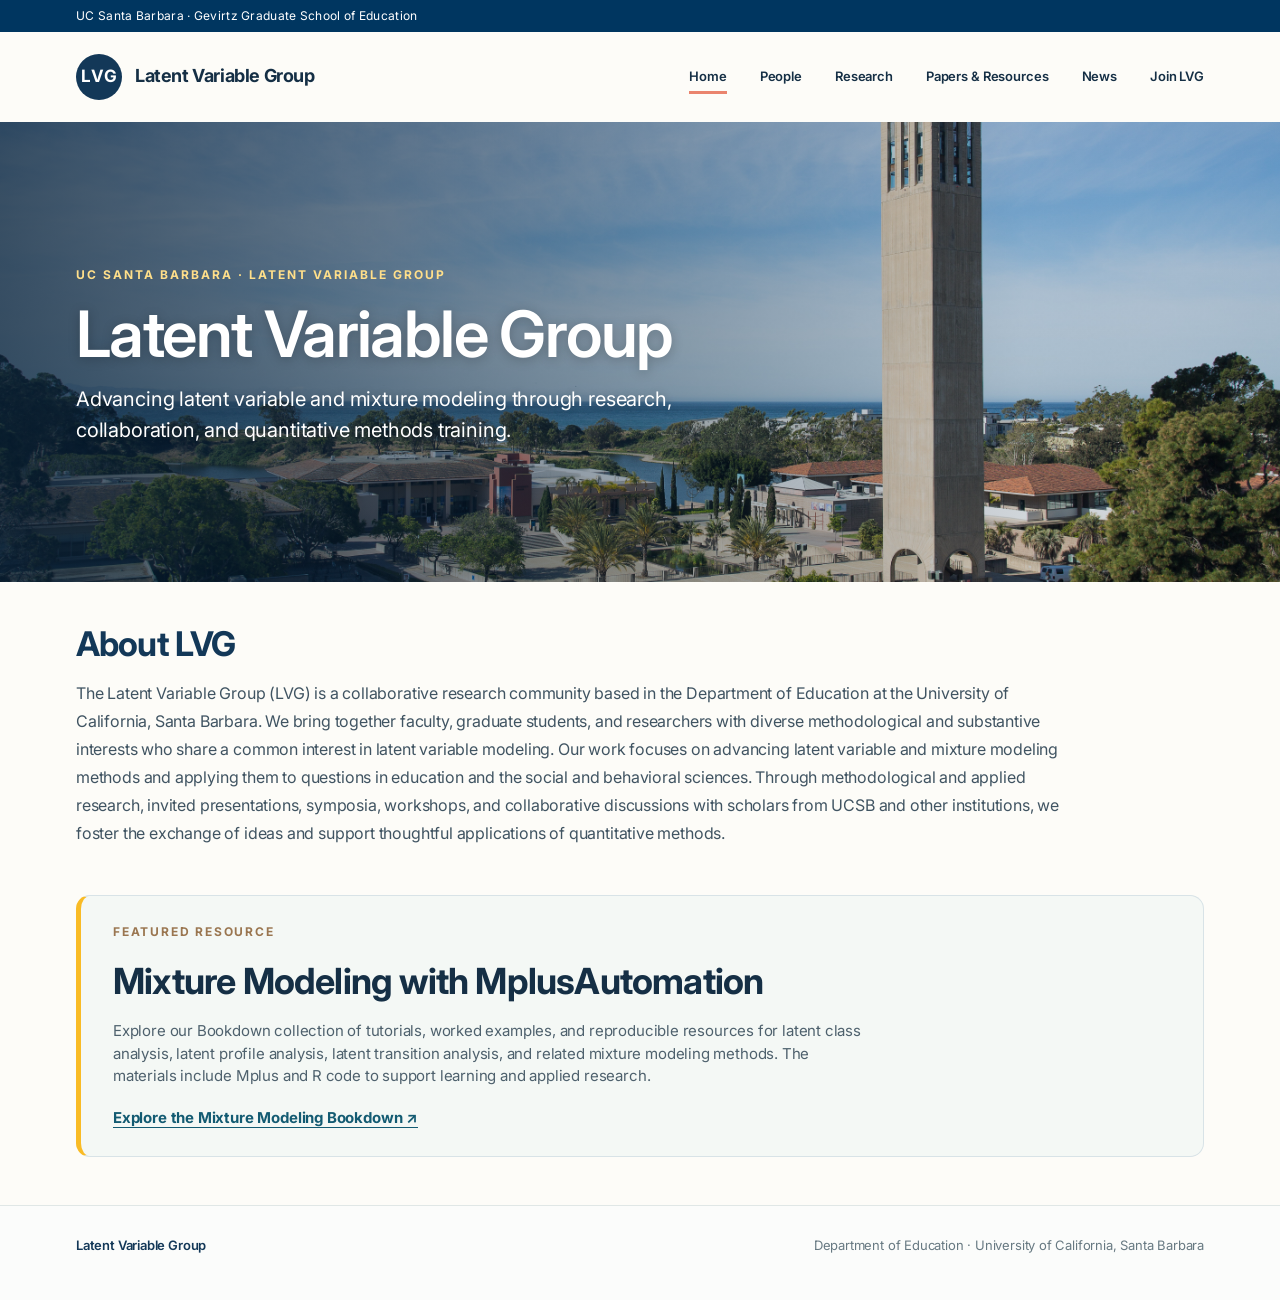
==== commit 06d3c6ff: "Repair homepage hero image with explicit full-size image element" ====
--- a/index.html
+++ b/index.html
@@ -68,12 +68,13 @@
 @media(max-width:880px){.body-content::before{right:20px;top:12px;width:38%;opacity:.09}}
 @media(max-width:590px){.body-content::before{right:14px;top:18px;width:45%;height:125px;opacity:.07}}
 .university{background:#003660;color:#fff;font-size:12px;letter-spacing:.025em;padding:7px 0}
-.training-block{max-width:1160px;margin:4px auto 42px;padding:0 30px}.training-block-heading{margin-bottom:16px}.training-block-heading .section-eyebrow{margin-bottom:6px}.training-block-heading h2{font-size:clamp(24px,2.5vw,31px);margin:0 0 9px}.training-block-heading>p:last-child{font-size:14px;color:#566a7a;max-width:850px;line-height:1.5}.training-projects{display:grid;grid-template-columns:repeat(2,minmax(0,1fr));gap:15px}.training-project{padding:22px;border:1px solid #dce1e5;border-radius:8px;background:#fff}.training-funder{font-size:11px;letter-spacing:.06em;text-transform:uppercase;font-weight:600;color:#956e13}.training-project h3{font-size:19px;line-height:1.3;color:#003660;margin:9px 0}.training-project p{font-size:13px;color:#536879;line-height:1.5;margin-bottom:14px}.training-links{display:flex;flex-wrap:wrap;gap:10px 19px}.training-links a{font-size:12px;color:#003660;text-decoration:underline;text-underline-offset:3px}@media(max-width:700px){.training-block{padding:0 20px}.training-projects{grid-template-columns:1fr}}.campus-photo{margin-top:24px;margin-bottom:50px}.campus-photo img{display:block;width:100%;max-height:370px;object-fit:cover;border-radius:8px}.campus-photo p{margin:9px 0 0;color:#637582;font-size:12px;letter-spacing:.025em}@media(max-width:650px){.campus-photo img{max-height:250px}}\n
+.training-block{max-width:1160px;margin:4px auto 42px;padding:0 30px}.training-block-heading{margin-bottom:16px}.training-block-heading .section-eyebrow{margin-bottom:6px}.training-block-heading h2{font-size:clamp(24px,2.5vw,31px);margin:0 0 9px}.training-block-heading>p:last-child{font-size:14px;color:#566a7a;max-width:850px;line-height:1.5}.training-projects{display:grid;grid-template-columns:repeat(2,minmax(0,1fr));gap:15px}.training-project{padding:22px;border:1px solid #dce1e5;border-radius:8px;background:#fff}.training-funder{font-size:11px;letter-spacing:.06em;text-transform:uppercase;font-weight:600;color:#956e13}.training-project h3{font-size:19px;line-height:1.3;color:#003660;margin:9px 0}.training-project p{font-size:13px;color:#536879;line-height:1.5;margin-bottom:14px}.training-links{display:flex;flex-wrap:wrap;gap:10px 19px}.training-links a{font-size:12px;color:#003660;text-decoration:underline;text-underline-offset:3px}@media(max-width:700px){.training-block{padding:0 20px}.training-projects{grid-template-columns:1fr}}.campus-photo{margin-top:24px;margin-bottom:50px}.campus-photo img{display:block;width:100%;max-height:370px;object-fit:cover;border-radius:8px}.campus-photo p{margin:9px 0 0;color:#637582;font-size:12px;letter-spacing:.025em}@media(max-width:650px){.campus-photo img{max-height:250px}}
 /* Full-width UCSB campus hero */
 .hero{min-height:460px;padding:70px 0 62px!important;border:0!important;display:flex;align-items:flex-end;background:linear-gradient(90deg,rgba(6,32,56,.78),rgba(6,32,56,.28) 75%),url('images/perko-storke-tower-5.jpg') center 46%/cover no-repeat!important}
 .hero:before,.hero:after{display:none!important}.hero-grid{display:block!important;width:100%;max-width:1200px;gap:0!important}.hero-copy{max-width:760px;padding:0}.hero-kicker{font-size:12px;letter-spacing:2px;color:#ffdf8a;font-weight:700;margin:0 0 15px}.hero h1{color:#fff!important;font-size:clamp(40px,5vw,66px)!important;font-weight:600!important;letter-spacing:-1.6px!important;margin:0 0 16px!important;text-shadow:0 2px 12px rgba(0,0,0,.22)}.hero .intro{color:#fff!important;font-size:clamp(16px,1.8vw,20px)!important;line-height:1.55!important;max-width:670px!important;margin:0!important;text-shadow:0 1px 8px rgba(0,0,0,.28)}
 @media(max-width:590px){.hero{min-height:410px;padding:48px 0!important;background-position:58% 46%!important}.hero h1{font-size:42px!important}.hero .intro{font-size:16px!important}.hero-kicker{font-size:10px}}
 .home-about{padding-top:42px;padding-bottom:40px;max-width:1200px}.home-about h2{font-size:clamp(25px,3vw,34px);margin:0 0 16px;color:var(--navy)}.home-about p{font-size:16px;line-height:1.75;color:#405462;max-width:1000px;margin:0}.bookdown-feature{padding-top:8px}@media(max-width:590px){.home-about{padding-top:30px;padding-bottom:28px}.home-about p{font-size:15px}}
+.hero-campus-image{position:absolute;inset:0;width:100%;height:100%;object-fit:cover;object-position:center 46%;z-index:0;display:block}.hero{background:#183c59!important;isolation:isolate}.hero::before{content:"";position:absolute;inset:0;background:linear-gradient(90deg,rgba(6,32,56,.76),rgba(6,32,56,.19) 80%);z-index:1;display:block!important;pointer-events:none}.hero-grid{position:relative;z-index:2}.hero-campus-image{filter:none}@media(max-width:590px){.hero-campus-image{object-position:58% 46%}}
 </style><!-- Google tag (gtag.js) -->
 <script async src="https://www.googletagmanager.com/gtag/js?id=G-KEJH1SLTJ8"></script>
 <script>
@@ -85,6 +86,6 @@
 </head><body><a href="#main" class="skip">Skip to content</a>
 <div class="university"><div class="shell">UC Santa Barbara · Gevirtz Graduate School of Education</div></div>
 <header class="mast"><div class="shell mast-in"><a class="id" href="index.html"><span class="id-icon">LVG</span><span>Latent Variable Group</span></a><button class="menu" aria-expanded="false" aria-controls="nav">Menu ☰</button><nav class="links" id="nav"><a class="current" href="index.html" aria-current="page">Home</a><a href="people.html">People</a><a href="research.html">Research</a><a href="papers-resources.html">Papers &amp; Resources</a><a href="news.html">News</a><a href="join.html">Join LVG</a></nav></div></header>
-<main id="main"><section class="hero"><div class="shell hero-grid"><div class="hero-copy"><p class="hero-kicker">UC SANTA BARBARA · LATENT VARIABLE GROUP</p><h1>Latent Variable Group</h1><p class="intro">Advancing latent variable and mixture modeling through research, collaboration, and quantitative methods training.</p></div></div></section>
+<main id="main"><section class="hero"><img class="hero-campus-image" src="/images/perko-storke-tower-5.jpg" alt="Storke Tower on the UC Santa Barbara campus"><div class="shell hero-grid"><div class="hero-copy"><p class="hero-kicker">UC SANTA BARBARA · LATENT VARIABLE GROUP</p><h1>Latent Variable Group</h1><p class="intro">Advancing latent variable and mixture modeling through research, collaboration, and quantitative methods training.</p></div></div></section>
 <section class="shell home-about" aria-labelledby="about-lvg-title"><h2 id="about-lvg-title">About LVG</h2><p>The Latent Variable Group (LVG) is a collaborative research community based in the Department of Education at the University of California, Santa Barbara. We bring together faculty, graduate students, and researchers with diverse methodological and substantive interests who share a common interest in latent variable modeling. Our work focuses on advancing latent variable and mixture modeling methods and applying them to questions in education and the social and behavioral sciences. Through methodological and applied research, invited presentations, symposia, workshops, and collaborative discussions with scholars from UCSB and other institutions, we foster the exchange of ideas and support thoughtful applications of quantitative methods.</p></section>
 <section class="shell bookdown-feature" aria-labelledby="bookdown-heading"><div class="bookdown-feature-inner"><div><p class="section-eyebrow">Featured resource</p><h2 id="bookdown-heading">Mixture Modeling with MplusAutomation</h2><p>Explore our Bookdown collection of tutorials, worked examples, and reproducible resources for latent class analysis, latent profile analysis, latent transition analysis, and related mixture modeling methods. The materials include Mplus and R code to support learning and applied research.</p><a class="bookdown-link" href="https://mixture-modeling.netlify.app/" target="_blank" rel="noopener noreferrer">Explore the Mixture Modeling Bookdown ↗</a></div></div></section></main><footer><div class="shell footin"><strong>Latent Variable Group</strong><span>Department of Education · University of California, Santa Barbara</span></div></footer><script>const b=document.querySelector('.menu'),n=document.querySelector('#nav');b.addEventListener('click',()=>{const s=b.getAttribute('aria-expanded')==='true';b.setAttribute('aria-expanded',String(!s));n.classList.toggle('open',!s)});</script></body></html>
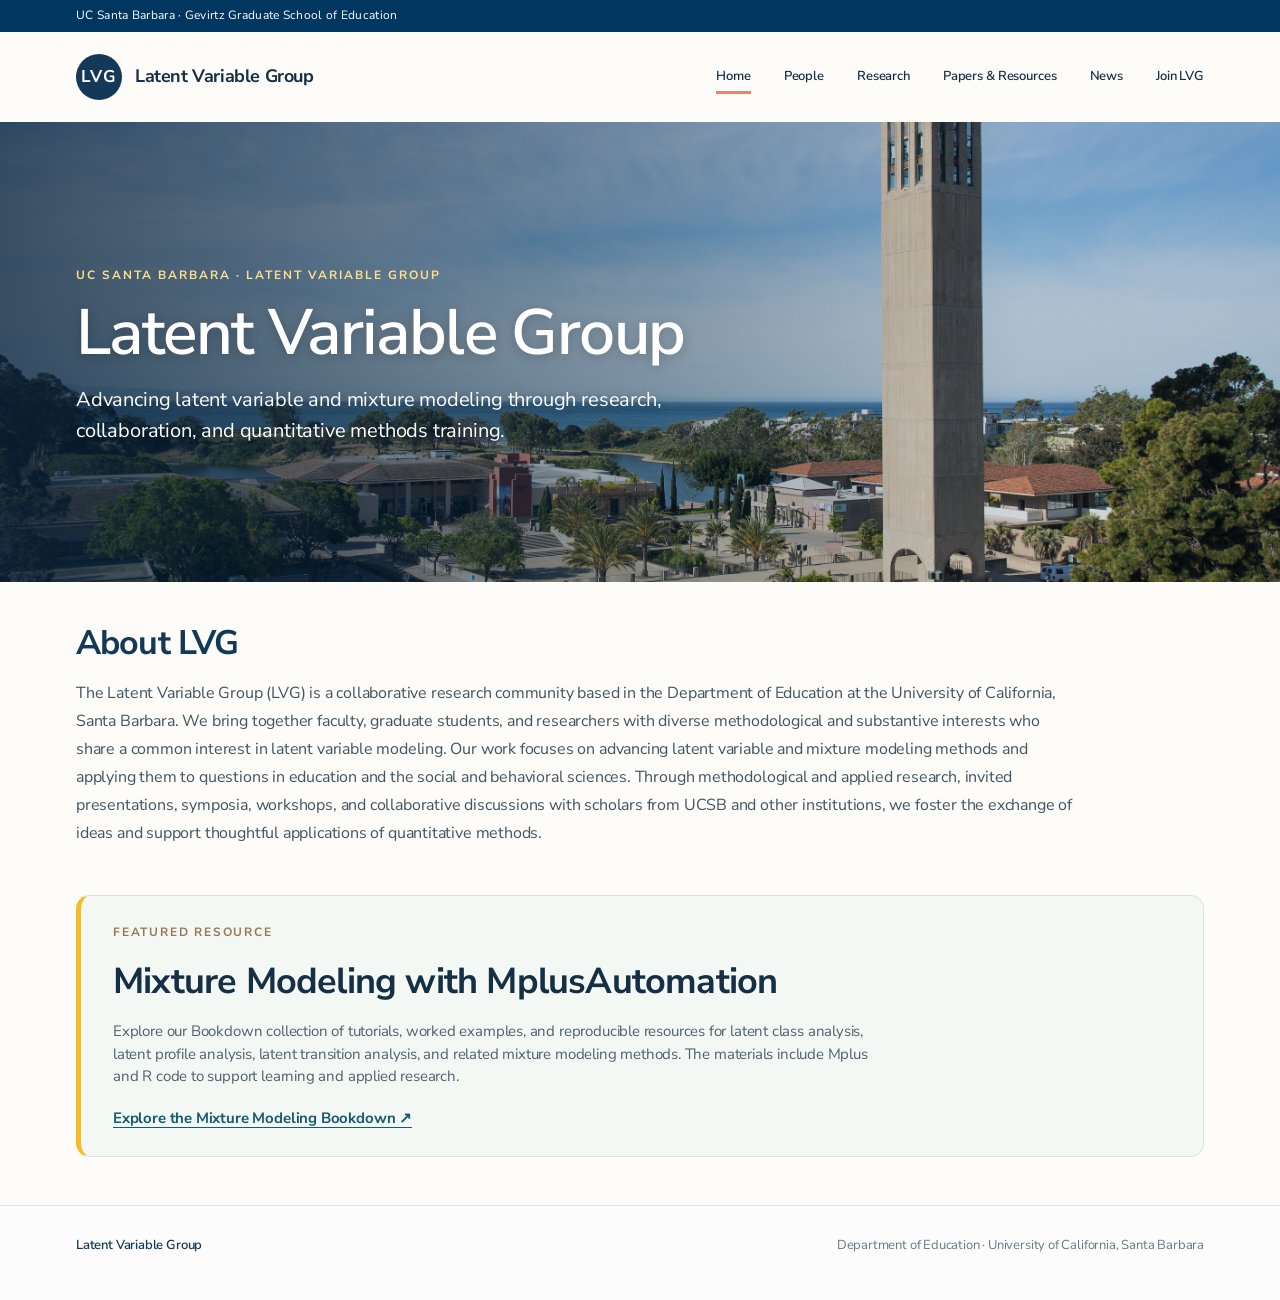
==== commit 59d28021: "Adopt UCSB recommended Nunito Sans typography" ====
--- a/index.html
+++ b/index.html
@@ -1,4 +1,4 @@
-<!doctype html><html lang="en"><head><meta charset="utf-8"><meta name="viewport" content="width=device-width,initial-scale=1"><meta name="description" content="Latent Variable Group, Department of Education, UC Santa Barbara"><title>Latent Variable Group</title><link rel="preconnect" href="https://fonts.googleapis.com"><link rel="preconnect" href="https://fonts.gstatic.com" crossorigin><link href="https://fonts.googleapis.com/css2?family=Inter:wght@400;500;600;700&display=swap" rel="stylesheet"><style>
+<!doctype html><html lang="en"><head><meta charset="utf-8"><meta name="viewport" content="width=device-width,initial-scale=1"><meta name="description" content="Latent Variable Group, Department of Education, UC Santa Barbara"><title>Latent Variable Group</title><link rel="preconnect" href="https://fonts.googleapis.com"><link rel="preconnect" href="https://fonts.gstatic.com" crossorigin><style>
 :root{--navy:#133858;--yellow:#f9bb25;--paper:#fdfcf8;--ink:#152f45;--quiet:#526572;--line:#dde5e8;--mint:#d9f1e7;--coral:#ea846e}
 *{box-sizing:border-box}html{scroll-behavior:smooth}body{margin:0;background:var(--paper);color:var(--ink);font:400 16px/1.65 'Inter',Arial,sans-serif}a{color:inherit}.shell{max-width:1200px;margin:auto;padding:0 36px}.skip{position:absolute;left:-1000px}.skip:focus{left:1em;top:1em;background:white;padding:1em;z-index:20}.mast{padding:22px 0;background:var(--paper)}.mast-in{display:flex;align-items:center;justify-content:space-between;gap:20px}.id{display:flex;gap:13px;align-items:center;text-decoration:none;font-weight:700;font-size:18px;letter-spacing:-.4px}.id-icon{display:grid;place-items:center;background:var(--navy);color:white;border-radius:50%;height:46px;width:46px;font-size:17px;letter-spacing:1px}.id small{display:block;font-size:11px;color:var(--quiet);font-weight:500;letter-spacing:.5px}.links{display:flex;gap:33px}.links a{text-decoration:none;font-weight:600;font-size:14px;position:relative}.links a.current:after,.links a:hover:after{content:'';position:absolute;left:0;right:0;height:3px;bottom:-8px;background:var(--coral)}.menu{display:none;background:none;border:1px solid #c5d1d8;padding:8px 12px;border-radius:6px}.hero{position:relative;overflow:hidden;padding:70px 0 110px;background:linear-gradient(114deg,#f8f6ec 0%,#fdfcf8 55%,#f5faf5 100%)}.hero:after{content:'';position:absolute;background:var(--yellow);height:225px;width:225px;border-radius:50%;top:-142px;right:2%;opacity:.85}.hero-grid{display:grid;grid-template-columns:1fr 1.03fr;align-items:center;gap:48px;position:relative;z-index:1}.overline{font-size:11px;letter-spacing:2.5px;text-transform:uppercase;font-weight:700;color:#617981;display:flex;align-items:center;gap:10px}.overline:before{content:'';width:24px;height:3px;background:var(--coral)}h1{font-size:clamp(49px,5.7vw,78px);line-height:1.04;font-weight:600;letter-spacing:-3px;margin:27px 0 24px;max-width:570px}h1 span{display:block;color:#297d7a}.intro{font-size:18px;line-height:1.8;max-width:580px;color:#435966;margin:0 0 25px}.jump{display:inline-flex;align-items:center;gap:18px;text-decoration:none;border-bottom:2px solid var(--coral);padding-bottom:6px;font-size:15px;font-weight:700}.visual{min-height:360px;display:flex;align-items:center;justify-content:center;position:relative}.orb{position:absolute;border-radius:50%;background:#dcefe8;width:430px;height:430px;transform:translate(40px,12px)}.ring{position:absolute;border:1px solid #85b2b6;width:490px;height:490px;transform:translate(20px,0);border-radius:50%;opacity:.6}.visual:after{content:'';position:absolute;width:66px;height:66px;border-radius:50%;background:var(--coral);left:3%;top:3%}.logo-panel{position:relative;background:#fff;box-shadow:0 25px 70px #1440541f;padding:32px 28px;border-radius:18px;transform:rotate(-3deg);width:min(93%,500px);z-index:1}.logo-panel img{display:block;width:100%;height:auto}.panel-label{font-size:11px;color:#637780;letter-spacing:2px;padding-bottom:14px;text-transform:uppercase}.dots{display:flex;gap:7px;margin-top:17px}.dots i{width:8px;height:8px;border-radius:50%;background:#e5ae37}.dots i:nth-child(2){background:#9ed0ba}.dots i:nth-child(3){background:#e7a393}.focus{position:relative;margin-top:-56px;z-index:3}.focus-bar{display:grid;grid-template-columns:1fr 1fr 1fr 1fr;background:var(--navy);color:#fff;border-radius:14px;overflow:hidden;box-shadow:0 13px 34px #132f4930}.focus-bar div{padding:26px 28px;border-right:1px solid #547083}.focus-bar div:last-child{border:0}.focus-bar b{font-size:18px;font-weight:600;display:block}.focus-bar small{font-size:12px;color:#c5dce0}.body-content{padding:88px 0 65px;display:grid;grid-template-columns:1fr 1.35fr;gap:80px}.section-eyebrow{text-transform:uppercase;letter-spacing:2px;font-size:12px;color:#b36b58;font-weight:700;margin:0 0 18px}.body-content h2{font-size:37px;line-height:1.2;letter-spacing:-1px;font-weight:600;margin:0}.copy p{font-size:16px;color:#4e616d;margin:0 0 17px}.copy a{color:#136a78;text-decoration-color:#95b4b3;text-underline-offset:3px}.places{display:grid;grid-template-columns:repeat(3,minmax(0,1fr));gap:20px;padding-bottom:100px}.place{border:1px solid #dee6e5;background:white;padding:27px 24px;border-radius:14px;text-decoration:none;transition:transform .2s,box-shadow .2s}.place:hover{transform:translateY(-5px);box-shadow:0 16px 26px #122f4814}.place .icon{font-size:28px;display:inline-flex;background:#eaf4ee;width:58px;height:58px;border-radius:15px;align-items:center;justify-content:center;color:#246574}.place:nth-child(2) .icon{background:#fff1c9}.place:nth-child(3) .icon{background:#fbe9e4}.place h3{margin:22px 0 6px;font-weight:600;font-size:22px}.place p{font-size:14px;color:#63717b;margin:0 0 18px}.arrow{color:#1b7980;font-size:18px}footer{border-top:1px solid #e0e7e6;padding:30px 0 45px;color:#677982;font-size:13px}.footin{display:flex;justify-content:space-between;gap:20px}footer strong{color:var(--navy);font-weight:600}@media(max-width:880px){.hero-grid,.body-content{grid-template-columns:1fr}.hero{padding:45px 0 95px}.visual{min-height:300px}.orb{width:300px;height:300px}.ring{width:345px;height:345px}.logo-panel{max-width:430px}.body-content{gap:25px}.places{grid-template-columns:1fr 1fr}.focus-bar{grid-template-columns:repeat(2,1fr)}}@media(max-width:590px){.shell{padding:0 22px}.mast{padding:14px 0}.id{font-size:15px}.id-icon{height:40px;width:40px}.menu{display:block}.links{display:none;position:absolute;top:70px;left:0;right:0;z-index:5;background:var(--paper);padding:20px;box-shadow:0 8px 15px #0001;flex-direction:column;gap:15px}.links.open{display:flex}h1{font-size:52px;letter-spacing:-2px}.hero-grid{gap:12px}.visual{min-height:260px}.logo-panel{padding:20px}.visual:after{width:42px;height:42px}.focus-bar{grid-template-columns:1fr 1fr}.focus-bar div{padding:18px 12px}.focus-bar b{font-size:16px}.body-content{padding:65px 0 40px}.places{grid-template-columns:1fr;padding-bottom:55px}.footin{display:block}}
 @media(prefers-reduced-motion:reduce){*,*:before,*:after{scroll-behavior:auto!important;transition:none!important}}
@@ -75,6 +75,10 @@
 @media(max-width:590px){.hero{min-height:410px;padding:48px 0!important;background-position:58% 46%!important}.hero h1{font-size:42px!important}.hero .intro{font-size:16px!important}.hero-kicker{font-size:10px}}
 .home-about{padding-top:42px;padding-bottom:40px;max-width:1200px}.home-about h2{font-size:clamp(25px,3vw,34px);margin:0 0 16px;color:var(--navy)}.home-about p{font-size:16px;line-height:1.75;color:#405462;max-width:1000px;margin:0}.bookdown-feature{padding-top:8px}@media(max-width:590px){.home-about{padding-top:30px;padding-bottom:28px}.home-about p{font-size:15px}}
 .hero-campus-image{position:absolute;inset:0;width:100%;height:100%;object-fit:cover;object-position:center 46%;z-index:0;display:block}.hero{background:#183c59!important;isolation:isolate}.hero::before{content:"";position:absolute;inset:0;background:linear-gradient(90deg,rgba(6,32,56,.76),rgba(6,32,56,.19) 80%);z-index:1;display:block!important;pointer-events:none}.hero-grid{position:relative;z-index:2}.hero-campus-image{filter:none}@media(max-width:590px){.hero-campus-image{object-position:58% 46%}}
+
+/* UCSB-recommended web typography: Nunito Sans */
+html,body,button,input,textarea,select{font-family:"Nunito Sans",Arial,sans-serif!important;font-style:normal}
+h1,h2,h3,h4,h5,h6,nav a,.links a,.id,.join-section summary{font-family:"Nunito Sans",Arial,sans-serif!important;font-style:normal}
 </style><!-- Google tag (gtag.js) -->
 <script async src="https://www.googletagmanager.com/gtag/js?id=G-KEJH1SLTJ8"></script>
 <script>
@@ -83,7 +87,7 @@
   gtag('js', new Date());
   gtag('config', 'G-KEJH1SLTJ8');
 </script>
-</head><body><a href="#main" class="skip">Skip to content</a>
+<link href="https://fonts.googleapis.com/css2?family=Nunito+Sans:wght@300;400;500;600;700;800&display=swap" rel="stylesheet"></head><body><a href="#main" class="skip">Skip to content</a>
 <div class="university"><div class="shell">UC Santa Barbara · Gevirtz Graduate School of Education</div></div>
 <header class="mast"><div class="shell mast-in"><a class="id" href="index.html"><span class="id-icon">LVG</span><span>Latent Variable Group</span></a><button class="menu" aria-expanded="false" aria-controls="nav">Menu ☰</button><nav class="links" id="nav"><a class="current" href="index.html" aria-current="page">Home</a><a href="people.html">People</a><a href="research.html">Research</a><a href="papers-resources.html">Papers &amp; Resources</a><a href="news.html">News</a><a href="join.html">Join LVG</a></nav></div></header>
 <main id="main"><section class="hero"><img class="hero-campus-image" src="/images/perko-storke-tower-5.jpg" alt="Storke Tower on the UC Santa Barbara campus"><div class="shell hero-grid"><div class="hero-copy"><p class="hero-kicker">UC SANTA BARBARA · LATENT VARIABLE GROUP</p><h1>Latent Variable Group</h1><p class="intro">Advancing latent variable and mixture modeling through research, collaboration, and quantitative methods training.</p></div></div></section>
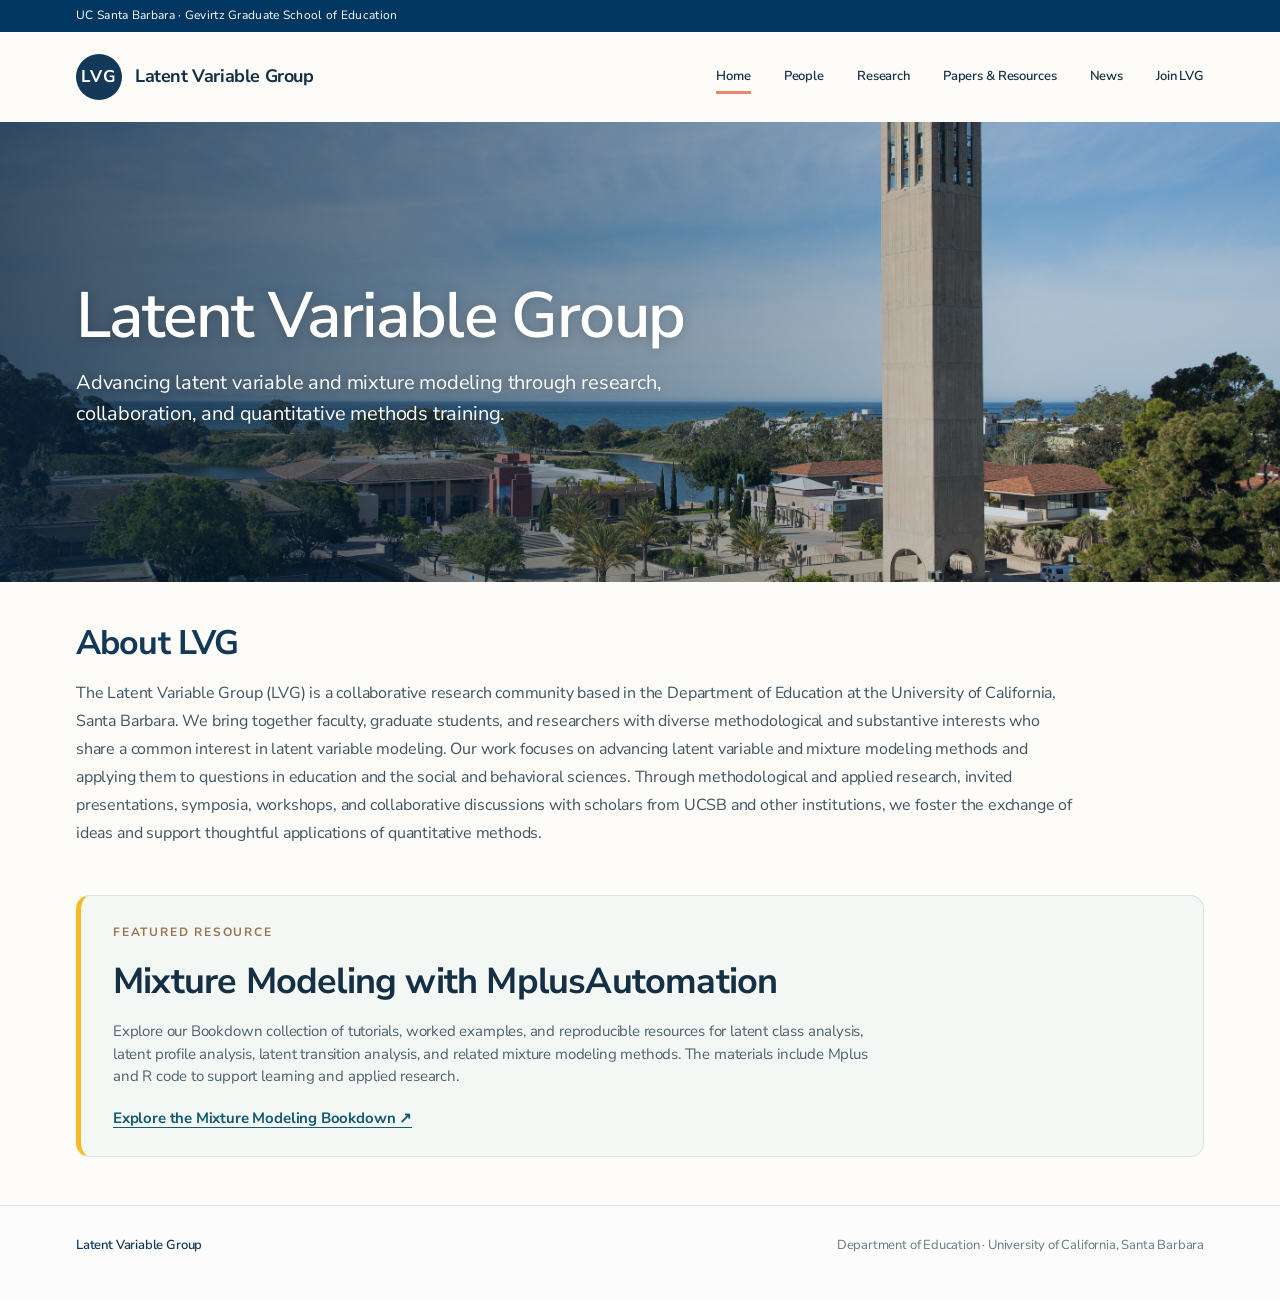
==== commit a3bc9239: "Remove redundant UCSB and LVG kicker above homepage title" ====
--- a/index.html
+++ b/index.html
@@ -90,6 +90,6 @@
 <link href="https://fonts.googleapis.com/css2?family=Nunito+Sans:wght@300;400;500;600;700;800&display=swap" rel="stylesheet"></head><body><a href="#main" class="skip">Skip to content</a>
 <div class="university"><div class="shell">UC Santa Barbara · Gevirtz Graduate School of Education</div></div>
 <header class="mast"><div class="shell mast-in"><a class="id" href="index.html"><span class="id-icon">LVG</span><span>Latent Variable Group</span></a><button class="menu" aria-expanded="false" aria-controls="nav">Menu ☰</button><nav class="links" id="nav"><a class="current" href="index.html" aria-current="page">Home</a><a href="people.html">People</a><a href="research.html">Research</a><a href="papers-resources.html">Papers &amp; Resources</a><a href="news.html">News</a><a href="join.html">Join LVG</a></nav></div></header>
-<main id="main"><section class="hero"><img class="hero-campus-image" src="/images/perko-storke-tower-5.jpg" alt="Storke Tower on the UC Santa Barbara campus"><div class="shell hero-grid"><div class="hero-copy"><p class="hero-kicker">UC SANTA BARBARA · LATENT VARIABLE GROUP</p><h1>Latent Variable Group</h1><p class="intro">Advancing latent variable and mixture modeling through research, collaboration, and quantitative methods training.</p></div></div></section>
+<main id="main"><section class="hero"><img class="hero-campus-image" src="/images/perko-storke-tower-5.jpg" alt="Storke Tower on the UC Santa Barbara campus"><div class="shell hero-grid"><div class="hero-copy"><h1>Latent Variable Group</h1><p class="intro">Advancing latent variable and mixture modeling through research, collaboration, and quantitative methods training.</p></div></div></section>
 <section class="shell home-about" aria-labelledby="about-lvg-title"><h2 id="about-lvg-title">About LVG</h2><p>The Latent Variable Group (LVG) is a collaborative research community based in the Department of Education at the University of California, Santa Barbara. We bring together faculty, graduate students, and researchers with diverse methodological and substantive interests who share a common interest in latent variable modeling. Our work focuses on advancing latent variable and mixture modeling methods and applying them to questions in education and the social and behavioral sciences. Through methodological and applied research, invited presentations, symposia, workshops, and collaborative discussions with scholars from UCSB and other institutions, we foster the exchange of ideas and support thoughtful applications of quantitative methods.</p></section>
 <section class="shell bookdown-feature" aria-labelledby="bookdown-heading"><div class="bookdown-feature-inner"><div><p class="section-eyebrow">Featured resource</p><h2 id="bookdown-heading">Mixture Modeling with MplusAutomation</h2><p>Explore our Bookdown collection of tutorials, worked examples, and reproducible resources for latent class analysis, latent profile analysis, latent transition analysis, and related mixture modeling methods. The materials include Mplus and R code to support learning and applied research.</p><a class="bookdown-link" href="https://mixture-modeling.netlify.app/" target="_blank" rel="noopener noreferrer">Explore the Mixture Modeling Bookdown ↗</a></div></div></section></main><footer><div class="shell footin"><strong>Latent Variable Group</strong><span>Department of Education · University of California, Santa Barbara</span></div></footer><script>const b=document.querySelector('.menu'),n=document.querySelector('#nav');b.addEventListener('click',()=>{const s=b.getAttribute('aria-expanded')==='true';b.setAttribute('aria-expanded',String(!s));n.classList.toggle('open',!s)});</script></body></html>
